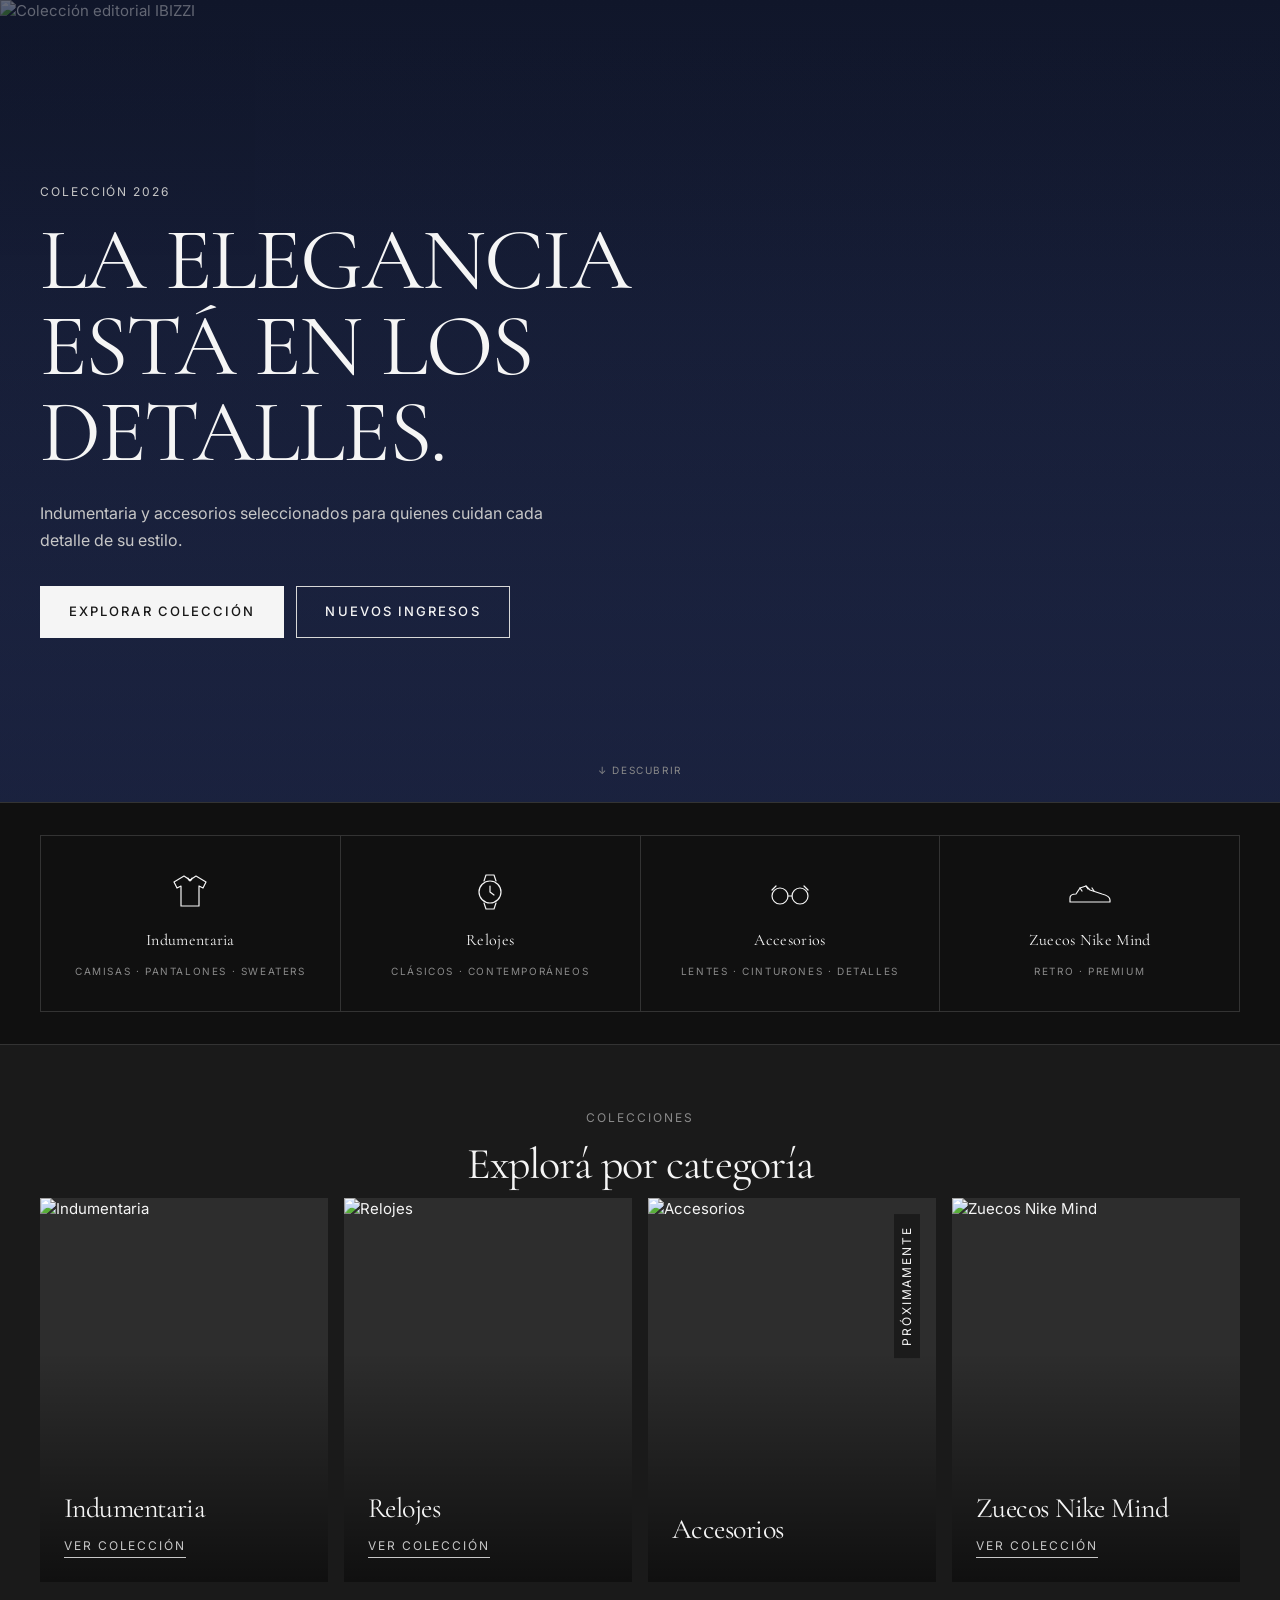
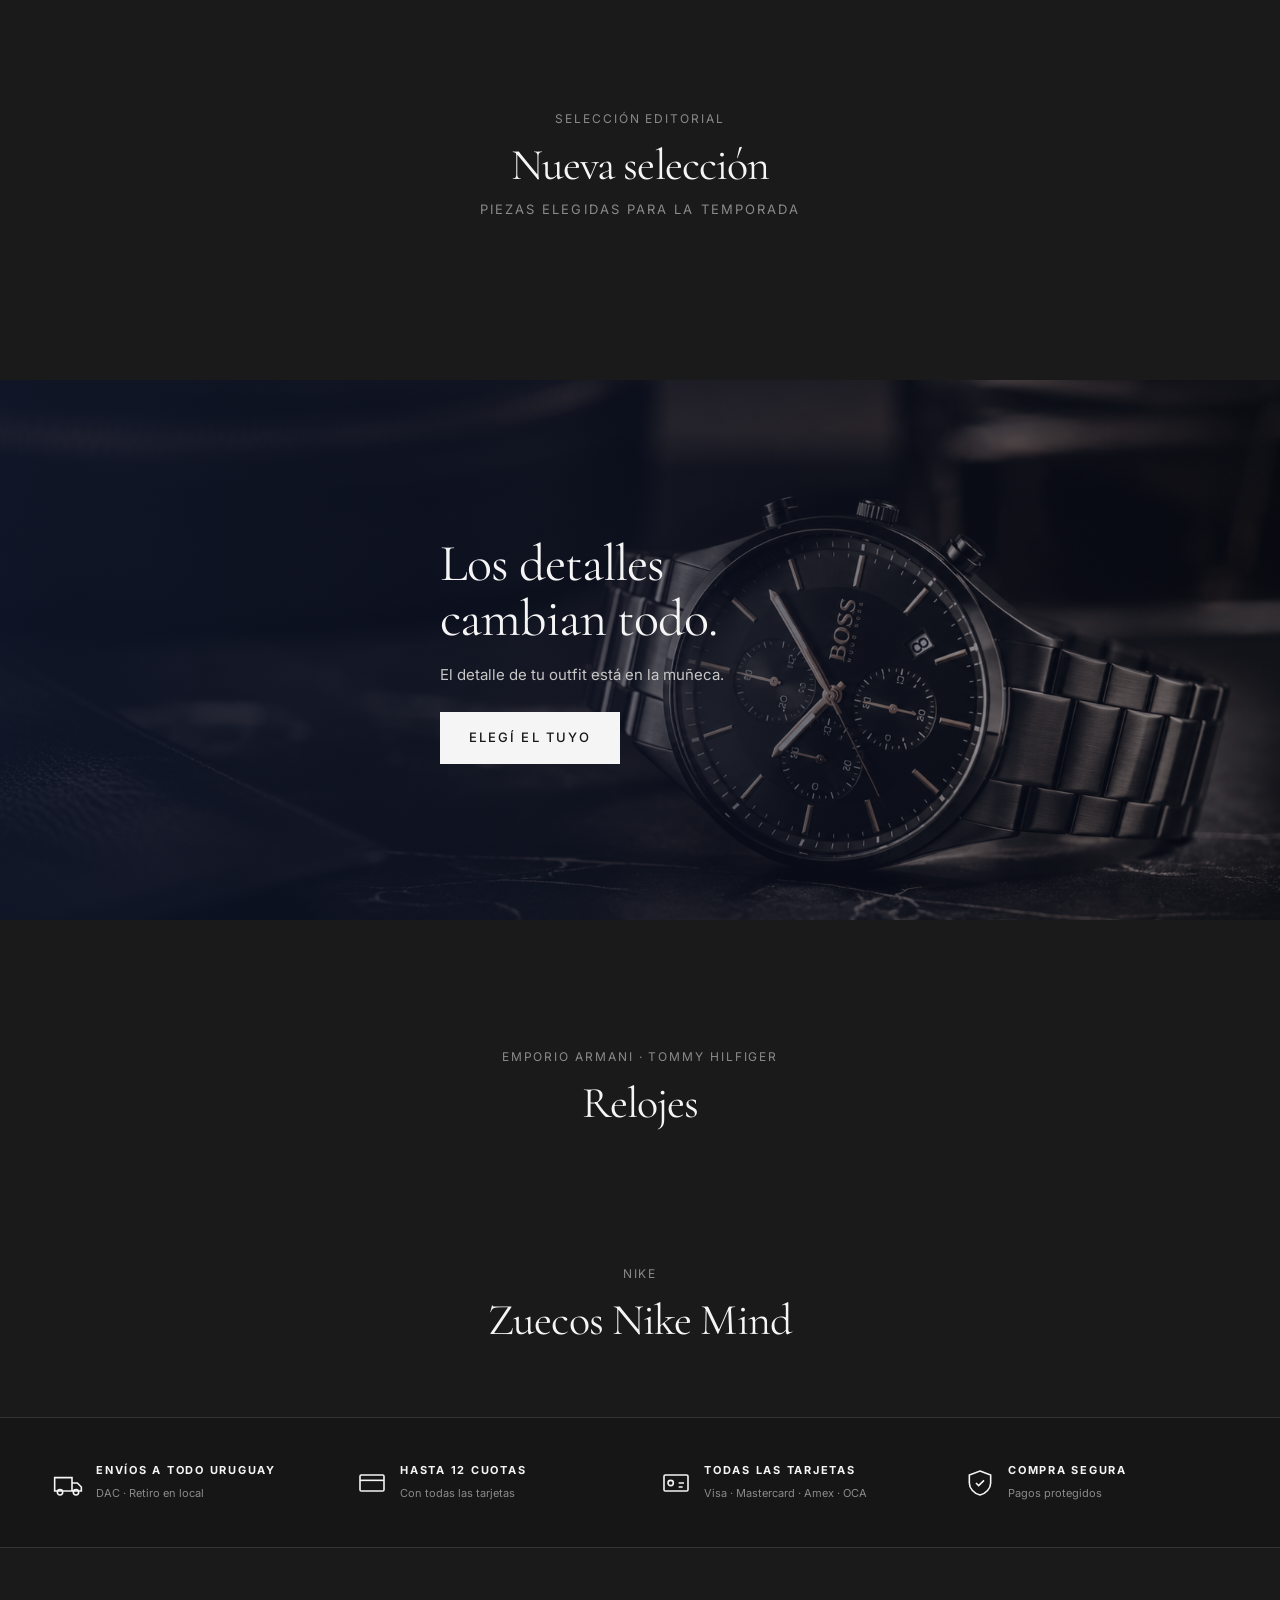
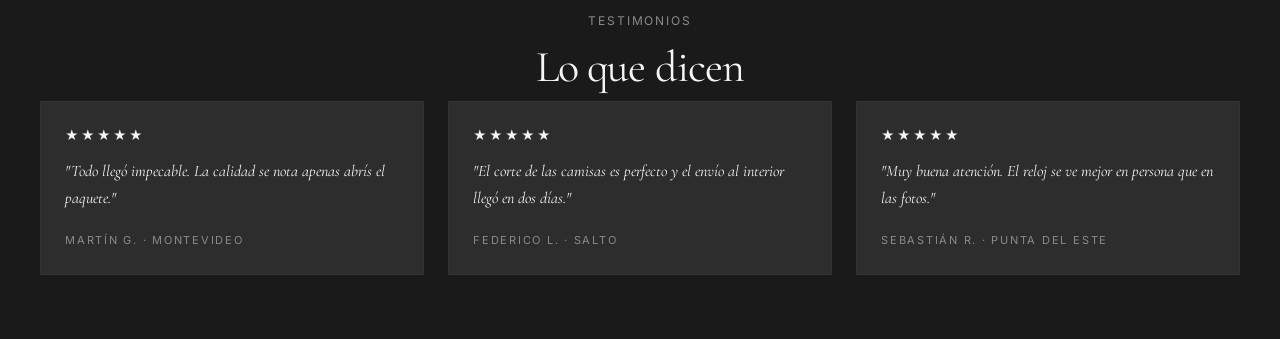
==== index.html @ c7867301 "Marca Accesorios como "Proximamente" en la home y arregla su imagen rota El tile de Accesorios linke" ====
<!DOCTYPE html>
<html lang="es-UY">
<head>
  <meta charset="UTF-8">
  <meta name="viewport" content="width=device-width, initial-scale=1, viewport-fit=cover">
  <meta name="theme-color" content="#1A1A1A">
  <title>IBIZZI · La elegancia está en los detalles</title>
  <meta name="description" content="Indumentaria y accesorios seleccionados para quienes cuidan cada detalle de su estilo. Envíos a todo Uruguay, hasta 12 cuotas.">
  <link rel="canonical" href="/">

  <meta property="og:site_name" content="IBIZZI">
  <meta property="og:title" content="IBIZZI · La elegancia está en los detalles">
  <meta property="og:description" content="Indumentaria y accesorios seleccionados para quienes cuidan cada detalle de su estilo.">
  <meta property="og:type" content="website">
  <meta property="og:image" content="assets/images/hero/entrada.webp">
  <meta name="twitter:card" content="summary_large_image">

  <script type="application/ld+json">
  {"@context":"https://schema.org","@type":"Organization","name":"IBIZZI","url":"/","logo":"/assets/placeholders/cat-relojes.svg"}
  </script>

  <link rel="preconnect" href="https://fonts.googleapis.com">
  <link rel="preconnect" href="https://fonts.gstatic.com" crossorigin>
  <link href="https://fonts.googleapis.com/css2?family=Cormorant+Garamond:ital,wght@0,300;0,400;0,500;1,400&family=Inter:wght@300;400;500;600;700&display=swap" rel="stylesheet">

  <link rel="stylesheet" href="css/variables.css">
  <link rel="stylesheet" href="css/reset.css">
  <link rel="stylesheet" href="css/global.css">
  <link rel="stylesheet" href="css/animations.css">
  <link rel="stylesheet" href="css/header.css">
  <link rel="stylesheet" href="css/footer.css">
  <link rel="stylesheet" href="css/product-card.css">
  <link rel="stylesheet" href="css/home.css">
  <link rel="stylesheet" href="css/cart.css">
  <link rel="stylesheet" href="css/responsive.css">

  <link rel="icon" type="image/svg+xml" href="assets/placeholders/cat-relojes.svg">

  <!-- Meta Pixel Code -->
  <script>
  !function(f,b,e,v,n,t,s)
  {if(f.fbq)return;n=f.fbq=function(){n.callMethod?
  n.callMethod.apply(n,arguments):n.queue.push(arguments)};
  if(!f._fbq)f._fbq=n;n.push=n;n.loaded=!0;n.version='2.0';
  n.queue=[];t=b.createElement(e);t.async=!0;
  t.src=v;s=b.getElementsByTagName(e)[0];
  s.parentNode.insertBefore(t,s)}(window, document,'script',
  'https://connect.facebook.net/en_US/fbevents.js');
  fbq('init', '1561978585573327');
  fbq('track', 'PageView');
  </script>
  <noscript><img height="1" width="1" style="display:none"
  src="https://www.facebook.com/tr?id=1561978585573327&ev=PageView&noscript=1"
  /></noscript>
  <!-- End Meta Pixel Code -->
</head>
<body>

  <div id="shell-top"></div>

  <main id="main" role="main">

    <!-- ============================================================
         HERO
         ============================================================ -->
    <section class="hero" aria-label="Presentación">
      <div class="hero-media">
        <img src="assets/images/hero/entrada.webp" alt="Colección editorial IBIZZI"
             width="1536" height="1024" fetchpriority="high" decoding="async">
      </div>
      <div class="container hero-content">
        <span class="hero-eyebrow">Colección 2026</span>
        <h1 class="hero-title">
          LA ELEGANCIA<br>
          ESTÁ EN LOS<br>
          DETALLES.
        </h1>
        <p class="hero-text">
          Indumentaria y accesorios seleccionados para quienes cuidan cada detalle de su estilo.
        </p>
        <div class="hero-actions">
          <a href="products.html" class="btn btn-primary">EXPLORAR COLECCIÓN</a>
          <a href="products.html?filter=new" class="btn btn-secondary">NUEVOS INGRESOS</a>
        </div>
      </div>
      <span class="hero-scroll">↓ Descubrir</span>
    </section>

    <!-- ============================================================
         4 ICONOS DE CATEGORÍA (abajo del hero)
         ============================================================ -->
    <section class="quick-icons" aria-label="Categorías rápidas">
      <div class="container-wide">
        <div class="quick-icons-grid">

          <a href="products.html?category=indumentaria" class="quick-icon">
            <svg class="quick-icon-svg" viewBox="0 0 48 48" aria-hidden="true">
              <path d="M18 8l6 4 6-4 10 6-3 6-4-2v20H15V18l-4 2-3-6z"/>
              <path d="M22 10c0 2 2 3 2 3s2-1 2-3"/>
            </svg>
            <span class="quick-icon-name">Indumentaria</span>
            <span class="quick-icon-sub">Camisas · Pantalones · Sweaters</span>
          </a>

          <a href="products.html?category=relojes" class="quick-icon">
            <svg class="quick-icon-svg" viewBox="0 0 48 48" aria-hidden="true">
              <circle cx="24" cy="24" r="11"/>
              <path d="M24 18v6l4 3"/>
              <path d="M18 13l2-6h8l2 6M18 35l2 6h8l2-6"/>
            </svg>
            <span class="quick-icon-name">Relojes</span>
            <span class="quick-icon-sub">Clásicos · Contemporáneos</span>
          </a>

          <a href="products.html?category=accesorios" class="quick-icon">
            <svg class="quick-icon-svg" viewBox="0 0 48 48" aria-hidden="true">
              <circle cx="14" cy="28" r="8"/>
              <circle cx="34" cy="28" r="8"/>
              <path d="M22 28h4"/>
              <path d="M6 22l4-4M42 22l-4-4"/>
            </svg>
            <span class="quick-icon-name">Accesorios</span>
            <span class="quick-icon-sub">Lentes · Cinturones · Detalles</span>
          </a>

          <a href="products.html?category=zuecos%20nike%20mind" class="quick-icon">
            <svg class="quick-icon-svg" viewBox="0 0 48 48" aria-hidden="true">
              <path d="M4 30c0-3 3-4 6-4l4-6 6-2 4 4 12 4c4 1 8 3 8 6v2H4z"/>
              <path d="M14 20l2 3M20 18l2 3M26 20l2 3"/>
            </svg>
            <span class="quick-icon-name">Zuecos Nike Mind</span>
            <span class="quick-icon-sub">Retro · Premium</span>
          </a>

        </div>
      </div>
    </section>

    <!-- ============================================================
         CATEGORÍAS EDITORIALES
         ============================================================ -->
    <section class="section container-wide">
      <span class="section-eyebrow" style="display:block;text-align:center;">Colecciones</span>
      <h2 class="section-title">Explorá por categoría</h2>
      <div class="categories-grid">
        <a href="products.html?category=indumentaria" class="category-tile">
          <img src="assets/products/buzo-brzco-gris-1.jpg" alt="Indumentaria" loading="lazy">
          <div class="category-tile-overlay">
            <span class="category-tile-name">Indumentaria</span>
            <span class="category-tile-cta">Ver colección</span>
          </div>
        </a>
        <a href="products.html?category=relojes" class="category-tile">
          <img src="assets/products/reloj-patek-nautilus-acero-1.jpg" alt="Relojes" loading="lazy">
          <div class="category-tile-overlay">
            <span class="category-tile-name">Relojes</span>
            <span class="category-tile-cta">Ver colección</span>
          </div>
        </a>
        <a href="products.html?category=accesorios" class="category-tile category-tile-soon">
          <img src="assets/placeholders/cat-accesorios.svg" alt="Accesorios" loading="lazy">
          <span class="category-tile-vertical">Próximamente</span>
          <div class="category-tile-overlay">
            <span class="category-tile-name">Accesorios</span>
          </div>
        </a>
        <a href="products.html?category=zuecos%20nike%20mind" class="category-tile">
          <img src="assets/products/nike-mind-premium-negro-1.jpg" alt="Zuecos Nike Mind" loading="lazy">
          <div class="category-tile-overlay">
            <span class="category-tile-name">Zuecos Nike Mind</span>
            <span class="category-tile-cta">Ver colección</span>
          </div>
        </a>
      </div>
    </section>

    <!-- ============================================================
         PRODUCTOS DESTACADOS
         ============================================================ -->
    <section class="section container-wide">
      <span class="section-eyebrow" style="display:block;text-align:center;">Selección editorial</span>
      <h2 class="section-title">Nueva selección</h2>
      <p class="section-subtitle">Piezas elegidas para la temporada</p>
      <div id="home-featured" class="products-grid"></div>
    </section>

    <!-- ============================================================
         BANNER EDITORIAL
         ============================================================ -->
    <section class="editorial-banner">
      <div class="editorial-banner-media">
        <img src="assets/products/banner-relojes.png" alt="Los detalles cambian todo">
      </div>
      <div class="container editorial-banner-content">
        <h2 class="editorial-banner-title">Los detalles<br>cambian todo.</h2>
        <p style="color: var(--color-text-secondary); margin-bottom: 1.5rem;">
          El detalle de tu outfit está en la muñeca.
        </p>
        <a href="products.html?category=relojes" class="btn btn-primary">ELEGÍ EL TUYO</a>
      </div>
    </section>

    <!-- ============================================================
         RELOJES DESTACADOS
         ============================================================ -->
    <section class="section container-wide">
      <span class="section-eyebrow" style="display:block;text-align:center;">Emporio Armani · Tommy Hilfiger</span>
      <h2 class="section-title">Relojes</h2>
      <div id="home-watches" class="products-grid"></div>
    </section>

    <!-- ============================================================
         MÁS RELOJES · HECHOS A PEDIDO
         (se oculta solo si no hay productos hechos a pedido)
         ============================================================ -->
    <section id="home-preorder-section" class="section container-wide preorder-section" hidden>
      <h2 class="section-title">Más relojes</h2>
      <p class="section-subtitle">Entrega en 10 días · Reservando hoy te regalamos 10% en tu próxima compra</p>
      <div id="home-preorder" class="products-grid"></div>
    </section>

    <!-- ============================================================
         ZUECOS NIKE MIND DESTACADOS
         ============================================================ -->
    <section class="section container-wide">
      <span class="section-eyebrow" style="display:block;text-align:center;">Nike</span>
      <h2 class="section-title">Zuecos Nike Mind</h2>
      <div id="home-sneakers" class="products-grid"></div>
    </section>

    <!-- ============================================================
         BENEFICIOS
         ============================================================ -->
    <section class="benefits">
      <div class="container-wide benefits-grid">
        <div class="benefit">
          <svg class="benefit-icon" viewBox="0 0 24 24" fill="none" stroke="currentColor"><path d="M2 8h13v10H2z"/><path d="M15 12h4l3 3v3h-7"/><circle cx="6" cy="19" r="2"/><circle cx="18" cy="19" r="2"/></svg>
          <div class="benefit-text"><strong>Envíos a todo Uruguay</strong><span>DAC · Retiro en local</span></div>
        </div>
        <div class="benefit">
          <svg class="benefit-icon" viewBox="0 0 24 24" fill="none" stroke="currentColor"><rect x="3" y="6" width="18" height="12" rx="1"/><path d="M3 10h18"/></svg>
          <div class="benefit-text"><strong>Hasta 12 cuotas</strong><span>Con todas las tarjetas</span></div>
        </div>
        <div class="benefit">
          <svg class="benefit-icon" viewBox="0 0 24 24" fill="none" stroke="currentColor"><rect x="3" y="6" width="18" height="12" rx="1"/><circle cx="8" cy="12" r="2"/><path d="M14 12h4M14 15h3"/></svg>
          <div class="benefit-text"><strong>Todas las tarjetas</strong><span>Visa · Mastercard · Amex · OCA</span></div>
        </div>
        <div class="benefit">
          <svg class="benefit-icon" viewBox="0 0 24 24" fill="none" stroke="currentColor"><path d="M12 3l8 3v6c0 4-3.5 8-8 9-4.5-1-8-5-8-9V6z"/><path d="m9 12 2 2 4-4"/></svg>
          <div class="benefit-text"><strong>Compra segura</strong><span>Pagos protegidos</span></div>
        </div>
      </div>
    </section>

    <!-- ============================================================
         RESEÑAS
         ============================================================ -->
    <section class="section container">
      <span class="section-eyebrow" style="display:block;text-align:center;">Testimonios</span>
      <h2 class="section-title">Lo que dicen</h2>
      <div class="reviews-grid">
        <article class="review-card">
          <div class="review-rating">★★★★★</div>
          <p class="review-text">"Todo llegó impecable. La calidad se nota apenas abrís el paquete."</p>
          <span class="review-author">Martín G. · Montevideo</span>
        </article>
        <article class="review-card">
          <div class="review-rating">★★★★★</div>
          <p class="review-text">"El corte de las camisas es perfecto y el envío al interior llegó en dos días."</p>
          <span class="review-author">Federico L. · Salto</span>
        </article>
        <article class="review-card">
          <div class="review-rating">★★★★★</div>
          <p class="review-text">"Muy buena atención. El reloj se ve mejor en persona que en las fotos."</p>
          <span class="review-author">Sebastián R. · Punta del Este</span>
        </article>
      </div>
    </section>

  </main>

  <div id="shell-bottom"></div>

  <script type="module">
    import './js/app.js';
    import { renderHomeSections } from './js/products.js';
    document.addEventListener('DOMContentLoaded', () => renderHomeSections());
  </script>
</body>
</html>
---- css/variables.css ----
/* ============================================================
   IBIZZI · variables.css
   Design tokens globales de la tienda.
   Cambiar cualquier color / tamaño / transición aquí.
   ============================================================ */

:root {
  /* ---------- Paleta ---------- */
  --color-bg-primary:    #1A1A1A;   /* Fondo principal */
  --color-bg-secondary:  #242424;   /* Fondo carbón secundario */
  --color-bg-card:       #2D2D2D;   /* Tarjetas */
  --color-bg-deep:       #101010;   /* Negro profundo (footer, overlays) */

  --color-text-primary:   #F5F5F5;  /* Texto principal */
  --color-text-secondary: #C7C7C7;  /* Texto secundario */
  --color-text-muted:     #8A8A8A;  /* Etiquetas, meta */
  --color-text-inverse:   #171717;  /* Texto sobre botones claros */

  --color-border:        #444444;   /* Bordes */
  --color-border-soft:   #333333;   /* Bordes suaves */
  --color-border-light:  #D8D8D8;   /* Bordes botón secundario */

  --color-accent:        #F5F5F5;   /* Acento (botón principal) */
  --color-success:       #7CB88E;
  --color-warning:       #E0B67A;
  --color-error:         #C97B7B;

  /* Gradiente de fondo (leve, editorial) */
  --gradient-bg: linear-gradient(
    135deg,
    #171717 0%,
    #202020 45%,
    #2A2A2A 100%
  );

  /* Gradiente para hero (más contraste editorial) */
  --gradient-hero: linear-gradient(
    180deg,
    #10162A 0%,
    #1B2340 60%,
    #232C50 100%
  );

  /* Azul marino de marca (mismo tono que el logo de Instagram @ibizzi.uy),
     usado en los overlays de hero y banner editorial para que esas
     secciones se identifiquen con la marca. */
  --color-brand-navy: #1B2340;

  /* ---------- Tipografía ---------- */
  --font-serif: 'Cormorant Garamond', 'Playfair Display', Georgia, serif;
  --font-sans:  'Inter', 'Geist', -apple-system, BlinkMacSystemFont, 'Segoe UI', sans-serif;

  /* Escala tipográfica (mobile-first, escala en responsive.css) */
  --fs-xs:    0.75rem;    /* 12px */
  --fs-sm:    0.8125rem;  /* 13px */
  --fs-base:  0.9375rem;  /* 15px */
  --fs-md:    1rem;       /* 16px */
  --fs-lg:    1.125rem;   /* 18px */
  --fs-xl:    1.375rem;   /* 22px */
  --fs-2xl:   1.75rem;    /* 28px */
  --fs-3xl:   2.25rem;    /* 36px */
  --fs-4xl:   3rem;       /* 48px */
  --fs-hero:  2.5rem;     /* 40px — escala en tablet/desktop */

  --lh-tight:  1.15;
  --lh-snug:   1.3;
  --lh-normal: 1.5;
  --lh-relaxed: 1.7;

  --ls-tight:  -0.02em;
  --ls-normal: 0;
  --ls-wide:   0.08em;
  --ls-wider:  0.16em;    /* labels y CTAs mayúsculas */

  --fw-light:    300;
  --fw-regular:  400;
  --fw-medium:   500;
  --fw-semibold: 600;
  --fw-bold:     700;

  /* ---------- Espaciado ---------- */
  --space-1:  0.25rem;   /* 4  */
  --space-2:  0.5rem;    /* 8  */
  --space-3:  0.75rem;   /* 12 */
  --space-4:  1rem;      /* 16 */
  --space-5:  1.5rem;    /* 24 */
  --space-6:  2rem;      /* 32 */
  --space-7:  3rem;      /* 48 */
  --space-8:  4rem;      /* 64 */
  --space-9:  6rem;      /* 96 */

  /* ---------- Layout ---------- */
  --container-max: 1440px;
  --container-pad: 1.25rem;         /* padding lateral en móvil */
  --container-pad-lg: 2.5rem;       /* padding lateral en desktop */
  --header-height: 64px;            /* móvil */
  --header-height-lg: 80px;         /* desktop */
  --announcement-height: 34px;

  /* ---------- Bordes / radios ---------- */
  --radius-none: 0;
  --radius-sm:   2px;
  --radius-md:   4px;
  --radius-lg:   8px;   /* uso raro — la marca es cuadrada */
  --radius-full: 9999px;

  /* ---------- Sombras (muy sutiles) ---------- */
  --shadow-xs: 0 1px 2px rgba(0, 0, 0, 0.15);
  --shadow-sm: 0 2px 8px rgba(0, 0, 0, 0.20);
  --shadow-md: 0 8px 24px rgba(0, 0, 0, 0.28);
  --shadow-lg: 0 16px 40px rgba(0, 0, 0, 0.35);

  /* ---------- Transiciones ---------- */
  --ease-out:     cubic-bezier(0.16, 1, 0.3, 1);
  --ease-in-out:  cubic-bezier(0.65, 0, 0.35, 1);
  --dur-fast:     150ms;
  --dur-base:     250ms;
  --dur-slow:     400ms;
  --dur-slower:   600ms;

  --transition-base: all var(--dur-base) var(--ease-out);
  --transition-color: color var(--dur-fast) var(--ease-out),
                      background-color var(--dur-fast) var(--ease-out),
                      border-color var(--dur-fast) var(--ease-out);

  /* ---------- Z-index ---------- */
  --z-base:       1;
  --z-sticky:     100;
  --z-header:     500;
  --z-overlay:    900;
  --z-drawer:     1000;
  --z-modal:      1100;
  --z-toast:      1200;

  /* ---------- Botones ---------- */
  --btn-height:      52px;
  --btn-height-sm:   40px;
  --btn-pad-x:       1.75rem;
}
---- css/global.css ----
/* ============================================================
   IBIZZI · global.css
   Tipografía base, container, botones, utilidades.
   Escrito mobile-first. Escalas responsive en responsive.css
   ============================================================ */

body {
  font-family: var(--font-sans);
  font-size: var(--fs-base);
  line-height: var(--lh-normal);
  color: var(--color-text-primary);
  background-color: var(--color-bg-primary);
  background-image: var(--gradient-bg);
  background-attachment: fixed;
  font-weight: var(--fw-regular);
  letter-spacing: var(--ls-normal);
}

/* ---------- Tipografía editorial ---------- */

h1, .h1,
h2, .h2,
h3, .h3 {
  font-family: var(--font-serif);
  font-weight: var(--fw-regular);
  color: var(--color-text-primary);
  letter-spacing: var(--ls-tight);
  line-height: var(--lh-tight);
}

h1, .h1 { font-size: var(--fs-3xl); }
h2, .h2 { font-size: var(--fs-2xl); }
h3, .h3 { font-size: var(--fs-xl); }

h4, .h4,
h5, .h5,
h6, .h6 {
  font-family: var(--font-sans);
  font-weight: var(--fw-medium);
  letter-spacing: var(--ls-wide);
  text-transform: uppercase;
}

h4, .h4 { font-size: var(--fs-sm); }
h5, .h5 { font-size: var(--fs-xs); }

p {
  color: var(--color-text-secondary);
  line-height: var(--lh-relaxed);
}

small { font-size: var(--fs-xs); color: var(--color-text-muted); }

a {
  transition: var(--transition-color);
}
a:hover { color: var(--color-text-primary); }

/* ---------- Container ---------- */

.container {
  width: 100%;
  max-width: var(--container-max);
  margin-inline: auto;
  padding-inline: var(--container-pad);
}

.container-wide {
  width: 100%;
  max-width: 1680px;
  margin-inline: auto;
  padding-inline: var(--container-pad);
}

.container-narrow {
  width: 100%;
  max-width: 960px;
  margin-inline: auto;
  padding-inline: var(--container-pad);
}

/* ---------- Section ---------- */

.section {
  padding-block: var(--space-7);
}

.section-title {
  font-family: var(--font-serif);
  font-size: var(--fs-2xl);
  font-weight: var(--fw-regular);
  letter-spacing: var(--ls-tight);
  text-align: center;
  margin-bottom: var(--space-2);
}

.section-subtitle {
  font-family: var(--font-sans);
  font-size: var(--fs-sm);
  text-transform: uppercase;
  letter-spacing: var(--ls-wider);
  color: var(--color-text-muted);
  text-align: center;
  margin-bottom: var(--space-6);
}

.section-eyebrow {
  display: inline-block;
  font-family: var(--font-sans);
  font-size: var(--fs-xs);
  text-transform: uppercase;
  letter-spacing: var(--ls-wider);
  color: var(--color-text-muted);
  margin-bottom: var(--space-3);
}

/* ---------- Botones ---------- */

.btn {
  display: inline-flex;
  align-items: center;
  justify-content: center;
  gap: var(--space-2);
  min-height: var(--btn-height);
  padding: 0 var(--btn-pad-x);
  font-family: var(--font-sans);
  font-size: var(--fs-sm);
  font-weight: var(--fw-medium);
  letter-spacing: var(--ls-wider);
  text-transform: uppercase;
  text-align: center;
  border: 1px solid transparent;
  border-radius: var(--radius-none);
  cursor: pointer;
  transition: var(--transition-base);
  white-space: nowrap;
  user-select: none;
}

.btn-primary {
  background-color: var(--color-accent);
  color: var(--color-text-inverse);
}
.btn-primary:hover {
  background-color: transparent;
  color: var(--color-text-primary);
  border-color: var(--color-text-primary);
}

.btn-secondary {
  background-color: transparent;
  color: var(--color-text-primary);
  border-color: var(--color-border-light);
}
.btn-secondary:hover {
  background-color: var(--color-text-primary);
  color: var(--color-text-inverse);
  border-color: var(--color-text-primary);
}

.btn-ghost {
  background-color: transparent;
  color: var(--color-text-secondary);
  border-color: transparent;
  padding-inline: var(--space-3);
}
.btn-ghost:hover {
  color: var(--color-text-primary);
}

.btn-sm {
  min-height: var(--btn-height-sm);
  padding: 0 var(--space-5);
  font-size: var(--fs-xs);
}

.btn-block {
  width: 100%;
}

.btn:disabled,
.btn[aria-disabled="true"] {
  opacity: 0.4;
  cursor: not-allowed;
  pointer-events: none;
}

/* ---------- Iconos de UI ---------- */

.icon {
  display: inline-block;
  width: 20px;
  height: 20px;
  stroke: currentColor;
  fill: none;
  stroke-width: 1.4;
  stroke-linecap: round;
  stroke-linejoin: round;
  flex-shrink: 0;
}
.icon-sm { width: 16px; height: 16px; }
.icon-lg { width: 24px; height: 24px; }

.icon-btn {
  display: inline-flex;
  align-items: center;
  justify-content: center;
  width: 40px;
  height: 40px;
  color: var(--color-text-primary);
  transition: var(--transition-color);
  position: relative;
}
.icon-btn:hover { color: var(--color-text-secondary); }

/* Badge de contador (carrito, favoritos) */
.icon-badge {
  position: absolute;
  top: 4px;
  right: 2px;
  min-width: 16px;
  height: 16px;
  padding: 0 4px;
  background-color: var(--color-text-primary);
  color: var(--color-text-inverse);
  font-size: 10px;
  font-weight: var(--fw-semibold);
  line-height: 16px;
  text-align: center;
  border-radius: var(--radius-full);
  letter-spacing: 0;
}
.icon-badge:empty,
.icon-badge[data-count="0"] {
  display: none;
}

/* ---------- Divider ---------- */

.divider {
  border: 0;
  border-top: 1px solid var(--color-border-soft);
  margin-block: var(--space-6);
}
.divider-thin { border-top-color: var(--color-border-soft); }

/* ---------- Labels y estados ---------- */

.label {
  display: inline-block;
  font-family: var(--font-sans);
  font-size: 10px;
  font-weight: var(--fw-medium);
  text-transform: uppercase;
  letter-spacing: var(--ls-wider);
  padding: 4px 10px;
  border: 1px solid var(--color-border);
  color: var(--color-text-secondary);
}
.label-new     { border-color: var(--color-text-primary); color: var(--color-text-primary); }
.label-sale    { border-color: var(--color-warning); color: var(--color-warning); }
.label-sold    { border-color: var(--color-border); color: var(--color-text-muted); }
/* Preventa: badge sólido dorado, el más prominente de todos. */
.label-preorder {
  background-color: var(--color-warning);
  border-color: var(--color-warning);
  color: var(--color-text-inverse);
  font-weight: var(--fw-semibold);
}

/* ---------- Utilidades ---------- */

.visually-hidden {
  position: absolute !important;
  width: 1px; height: 1px;
  padding: 0; margin: -1px;
  overflow: hidden; clip: rect(0,0,0,0);
  white-space: nowrap; border: 0;
}

.text-center { text-align: center; }
.text-uppercase { text-transform: uppercase; letter-spacing: var(--ls-wider); }
.text-muted { color: var(--color-text-muted); }
.text-secondary { color: var(--color-text-secondary); }

.flex { display: flex; }
.flex-col { flex-direction: column; }
.items-center { align-items: center; }
.justify-between { justify-content: space-between; }
.gap-2 { gap: var(--space-2); }
.gap-4 { gap: var(--space-4); }

.hidden { display: none !important; }

/* Bloqueo de scroll cuando hay drawer/modal abierto */
body.is-locked {
  overflow: hidden;
  touch-action: none;
}

/* ---------- Instagram flotante ---------- */

.float-ig-btn {
  position: fixed;
  right: var(--space-4);
  /* env(): que el botón no quede pegado a la barra de gestos del iPhone */
  bottom: calc(var(--space-4) + env(safe-area-inset-bottom, 0px));
  z-index: var(--z-sticky);
  width: 52px;
  height: 52px;
  display: inline-flex;
  align-items: center;
  justify-content: center;
  border-radius: 50%;
  background: linear-gradient(45deg, #f09433, #e6683c, #dc2743, #cc2366, #bc1888);
  color: #fff;
  box-shadow: 0 4px 14px rgba(0,0,0,0.4);
  transition: transform var(--dur-base) var(--ease-out);
}
.float-ig-btn:hover {
  transform: scale(1.08);
}
.float-ig-btn .icon {
  width: 26px;
  height: 26px;
}
@media (min-width: 768px) {
  .float-ig-btn {
    right: var(--space-6, 2rem);
    bottom: calc(var(--space-6, 2rem) + env(safe-area-inset-bottom, 0px));
  }
}
---- css/header.css ----
/* ============================================================
   IBIZZI · header.css
   Announcement bar + header + menú móvil + search overlay
   ============================================================ */

/* ---------- Announcement Bar ---------- */

.announcement {
  position: relative;
  z-index: calc(var(--z-header) + 1);
  background-color: var(--color-brand-navy);
  border-bottom: 1px solid var(--color-border-soft);
  overflow: hidden;
}

.announcement-inner {
  display: flex;
  align-items: center;
  /* flex-start + margin:auto en los extremos (y no justify-content:center):
     con center, cuando el texto desborda en móvil el comienzo queda cortado
     y es imposible scrollear hasta él. Así centra solo si hay espacio. */
  justify-content: flex-start;
  height: var(--announcement-height);
  font-family: var(--font-sans);
  font-size: 11px;
  font-weight: var(--fw-medium);
  letter-spacing: var(--ls-wider);
  text-transform: uppercase;
  color: var(--color-text-secondary);
  white-space: nowrap;
  overflow-x: auto;
  scrollbar-width: none;
  -ms-overflow-style: none;
  padding-inline: var(--space-4);
}
.announcement-inner::-webkit-scrollbar { display: none; }

.announcement-inner span {
  display: inline-block;
  padding-inline: var(--space-4);
}
.announcement-inner span:first-child { margin-left: auto; }
.announcement-inner span:last-child  { margin-right: auto; }

/* ---------- Header ---------- */

.header {
  position: sticky;
  top: 0;
  z-index: var(--z-header);
  background-color: rgba(27, 35, 64, 0.85);
  backdrop-filter: blur(12px);
  -webkit-backdrop-filter: blur(12px);
  border-bottom: 1px solid var(--color-border-soft);
  transition:
    transform var(--dur-base) var(--ease-out),
    background-color var(--dur-base) var(--ease-out);
  will-change: transform;
}

/* Al bajar, el header se corre fuera de pantalla; apenas se scrollea
   hacia arriba vuelve a entrar (app.js saca la clase). */
.header.is-hidden {
  transform: translateY(-100%);
}

.header-inner {
  display: grid;
  /* 1fr auto 1fr también en móvil: con auto 1fr auto el logo quedaba
     corrido ~40px a la izquierda porque los 3 iconos de la derecha pesan
     más que la hamburguesa. */
  grid-template-columns: 1fr auto 1fr;
  align-items: center;
  height: var(--header-height);
  gap: var(--space-3);
}

/* Logo */
.header-logo {
  font-family: var(--font-serif);
  font-size: var(--fs-xl);
  font-weight: var(--fw-regular);
  letter-spacing: 0.35em;
  color: var(--color-text-primary);
  text-transform: uppercase;
  line-height: 1;
  justify-self: center;
  padding-inline: var(--space-2);
}

/* Menú (izquierda) */
.header-left,
.header-right {
  display: flex;
  align-items: center;
  gap: var(--space-1);
}
.header-left  { justify-self: start; }
.header-right { justify-self: end; }

/* Teléfonos chicos: iconos apenas más angostos para que el logo
   centrado tenga lugar de verdad. */
@media (max-width: 479px) {
  .header-right { gap: 0; }
  .header-right .icon-btn { width: 36px; }
}

/* Nav desktop (oculta en móvil) */
.header-nav {
  display: none;
}

.header-nav-list {
  display: flex;
  align-items: center;
  list-style: none;
  /* Fluido: se aprieta en pantallas chicas y respira en las grandes,
     así los 6 links entran sin partirse en ningún ancho. */
  gap: clamp(1rem, 1.6vw, 2rem);
}

.header-nav-link {
  font-family: var(--font-sans);
  font-size: clamp(11px, 0.85vw, 12px);
  font-weight: var(--fw-medium);
  letter-spacing: clamp(0.08em, 0.35vw, 0.16em);
  text-transform: uppercase;
  color: var(--color-text-primary);
  padding-block: var(--space-2);
  position: relative;
  /* Sin esto el grid del header comprime la columna del nav hasta el
     ancho de la palabra más larga y parte los links en varias líneas. */
  white-space: nowrap;
  transition: var(--transition-color);
}
.header-nav-link::after {
  content: '';
  position: absolute;
  left: 0; right: 0; bottom: 0;
  height: 1px;
  background-color: currentColor;
  transform: scaleX(0);
  transform-origin: left;
  transition: transform var(--dur-base) var(--ease-out);
}
.header-nav-link:hover::after,
.header-nav-link.is-active::after {
  transform: scaleX(1);
}
.header-nav-link:hover {
  color: var(--color-text-primary);
}

/* Hamburguesa */
.hamburger {
  width: 44px;
  height: 44px;
  display: inline-flex;
  align-items: center;
  justify-content: center;
  color: var(--color-text-primary);
}
.hamburger-lines {
  display: block;
  width: 22px;
  height: 12px;
  position: relative;
}
.hamburger-lines::before,
.hamburger-lines::after {
  content: '';
  position: absolute;
  left: 0;
  width: 100%;
  height: 1px;
  background-color: currentColor;
  transition: transform var(--dur-base) var(--ease-out),
              top var(--dur-base) var(--ease-out);
}
.hamburger-lines::before { top: 0; }
.hamburger-lines::after  { top: 11px; }

/* ---------- Mobile menu drawer ---------- */

.overlay {
  position: fixed;
  inset: 0;
  background-color: rgba(0, 0, 0, 0.55);
  z-index: var(--z-overlay);
  opacity: 0;
  visibility: hidden;
  transition: opacity var(--dur-base) var(--ease-out),
              visibility var(--dur-base) var(--ease-out);
}
.overlay.is-open {
  opacity: 1;
  visibility: visible;
}

.mobile-menu {
  position: fixed;
  top: 0;
  left: 0;
  width: min(85vw, 380px);
  height: 100vh;
  height: 100dvh;
  background-color: var(--color-bg-secondary);
  z-index: var(--z-drawer);
  transform: translateX(-100%);
  transition: transform var(--dur-slow) var(--ease-out);
  display: flex;
  flex-direction: column;
  border-right: 1px solid var(--color-border-soft);
}
.mobile-menu.is-open {
  transform: translateX(0);
}

.mobile-menu-header {
  display: flex;
  align-items: center;
  justify-content: space-between;
  padding: var(--space-4) var(--space-5);
  border-bottom: 1px solid var(--color-border-soft);
  min-height: var(--header-height);
}

.mobile-menu-title {
  font-family: var(--font-serif);
  font-size: var(--fs-md);
  letter-spacing: 0.3em;
  text-transform: uppercase;
}

.mobile-menu-close {
  width: 40px;
  height: 40px;
  display: inline-flex;
  align-items: center;
  justify-content: center;
  color: var(--color-text-primary);
}

.mobile-menu-body {
  flex: 1;
  overflow-y: auto;
  padding: var(--space-5);
}

.mobile-nav-list {
  list-style: none;
  display: flex;
  flex-direction: column;
}

.mobile-nav-link {
  display: block;
  padding: var(--space-4) 0;
  font-family: var(--font-serif);
  font-size: var(--fs-xl);
  font-weight: var(--fw-regular);
  letter-spacing: var(--ls-tight);
  color: var(--color-text-primary);
  border-bottom: 1px solid var(--color-border-soft);
  transition: var(--transition-color);
}
.mobile-nav-link:hover { color: var(--color-text-secondary); }

.mobile-menu-footer {
  padding: var(--space-5);
  padding-bottom: calc(var(--space-5) + env(safe-area-inset-bottom, 0px));
  border-top: 1px solid var(--color-border-soft);
  display: flex;
  flex-direction: column;
  gap: var(--space-3);
}

.mobile-menu-footer a {
  font-size: var(--fs-xs);
  text-transform: uppercase;
  letter-spacing: var(--ls-wider);
  color: var(--color-text-secondary);
}

/* ---------- Search overlay ---------- */

.search-overlay {
  position: fixed;
  top: 0;
  left: 0;
  right: 0;
  background-color: var(--color-bg-secondary);
  z-index: var(--z-drawer);
  transform: translateY(-100%);
  transition: transform var(--dur-slow) var(--ease-out);
  border-bottom: 1px solid var(--color-border-soft);
  padding-bottom: var(--space-5);
}
.search-overlay.is-open {
  transform: translateY(0);
}

.search-overlay-inner {
  padding: var(--space-4) var(--container-pad);
}

.search-form {
  display: flex;
  align-items: center;
  gap: var(--space-3);
  border-bottom: 1px solid var(--color-border);
  padding-bottom: var(--space-3);
}

.search-input {
  flex: 1;
  font-family: var(--font-serif);
  font-size: var(--fs-lg);
  color: var(--color-text-primary);
  padding: var(--space-2) 0;
}
.search-input::placeholder {
  color: var(--color-text-muted);
  font-style: italic;
}
.search-input:focus { outline: none; }

.search-suggestions {
  margin-top: var(--space-4);
  display: flex;
  flex-direction: column;
  gap: var(--space-2);
}

.search-suggestion {
  display: flex;
  align-items: center;
  gap: var(--space-3);
  padding: var(--space-2) 0;
  color: var(--color-text-secondary);
  font-size: var(--fs-sm);
}
---- css/product-card.css ----
/* ============================================================
   IBIZZI · product-card.css
   Tarjeta de producto reutilizable
   ============================================================ */

.product-card {
  position: relative;
  display: flex;
  flex-direction: column;
  /* Llena la celda del grid: en una fila todas las cards quedan igual de
     altas, así los botones se pueden alinear al fondo. */
  height: 100%;
  background-color: transparent;
  transition: var(--transition-base);
}
.product-card.is-sold {
  opacity: 0.65;
}

.product-card-media {
  position: relative;
  display: block;
  aspect-ratio: 3 / 4;
  overflow: hidden;
  background-color: var(--color-bg-card);
  margin-bottom: var(--space-3);
}

.product-card-img {
  position: absolute;
  inset: 0;
  width: 100%;
  height: 100%;
  object-fit: cover;
  transition: opacity var(--dur-slow) var(--ease-out);
}
.product-card-img-2 {
  opacity: 0;
}

@media (hover: hover) {
  .product-card-media:hover .product-card-img-1 {
    opacity: 0;
  }
  .product-card-media:hover .product-card-img-2 {
    opacity: 1;
  }
}

.product-card-badges {
  position: absolute;
  top: var(--space-3);
  left: var(--space-3);
  display: flex;
  flex-direction: column;
  gap: var(--space-1);
  z-index: 2;
  pointer-events: none;
}
.product-card-badges .label {
  background-color: rgba(20,20,20,0.75);
  backdrop-filter: blur(4px);
}

.product-card-fav {
  position: absolute;
  top: var(--space-3);
  right: var(--space-3);
  width: 36px;
  height: 36px;
  display: inline-flex;
  align-items: center;
  justify-content: center;
  background-color: rgba(20,20,20,0.6);
  backdrop-filter: blur(4px);
  color: var(--color-text-primary);
  z-index: 2;
  transition: var(--transition-color);
}
.product-card-fav:hover { color: var(--color-text-secondary); }
.product-card-fav.is-active { color: var(--color-text-primary); }

.product-card-body {
  display: flex;
  flex-direction: column;
  gap: var(--space-1);
  padding-inline: 2px;
  /* Ocupa el alto sobrante para que las acciones puedan ir al fondo. */
  flex: 1;
}

.product-card-brand {
  font-family: var(--font-sans);
  font-size: 10px;
  text-transform: uppercase;
  letter-spacing: var(--ls-wider);
  color: var(--color-text-muted);
  margin-bottom: 2px;
}

.product-card-name {
  font-family: var(--font-serif);
  font-size: var(--fs-md);
  font-weight: var(--fw-regular);
  color: var(--color-text-primary);
  line-height: 1.25;
  letter-spacing: var(--ls-tight);
  min-height: 2.5em;
  transition: var(--transition-color);
}
.product-card-name:hover { color: var(--color-text-secondary); }

.product-card-prices {
  display: flex;
  align-items: baseline;
  gap: var(--space-2);
  margin-top: var(--space-2);
  flex-wrap: wrap;
}
.product-card-price {
  font-family: var(--font-sans);
  font-size: var(--fs-base);
  font-weight: var(--fw-bold);
  color: var(--color-text-primary);
  letter-spacing: 0.02em;
}
.product-card-old {
  font-family: var(--font-sans);
  font-size: var(--fs-sm);
  color: var(--color-text-muted);
  text-decoration: line-through;
}

.product-card-transfer {
  font-family: var(--font-sans);
  font-size: 12px;
  font-weight: var(--fw-medium);
  color: var(--color-text-secondary);
  margin-top: 3px;
}
.product-card-transfer strong {
  color: var(--color-text-primary);
  font-weight: var(--fw-bold);
}
.transfer-badge {
  font: inherit;
  color: inherit;
}

.product-card-delivery {
  font-family: var(--font-sans);
  font-size: 12px;
  color: var(--color-success);
  margin-top: 3px;
}
.product-card-delivery.is-made-to-order {
  color: var(--color-error);
}

.product-card-installments {
  font-family: var(--font-sans);
  font-size: 12px;
  color: var(--color-text-secondary);
}

.product-card-actions {
  /* auto empuja las acciones al fondo (alinea los botones entre cards);
     el padding garantiza un mínimo de aire sobre el botón. */
  margin-top: auto;
  padding-top: var(--space-3);
  display: flex;
  flex-direction: column;
  gap: var(--space-2);
}
/* .btn trae nowrap: acá lo soltamos para que un texto largo baje de línea
   dentro de la card en vez de desbordar la columna en pantallas chicas. */
.product-card-actions .btn {
  white-space: normal;
  line-height: 1.3;
}
@media (min-width: 768px) {
  .product-card-actions .btn-sm { font-size: 10px; }
}
/* Teléfonos chicos: la grilla de 2 columnas deja celdas de ~150px.
   Textos como "RESERVÁ EL TUYO" (nowrap) desbordan si no se comprimen. */
@media (max-width: 479px) {
  .product-card-actions .btn {
    padding-inline: var(--space-2);
    font-size: 10px;
    letter-spacing: 0.08em;
    min-height: 40px;
  }
}

/* ---------- Preventa ---------- */

/* El badge de preventa es sólido: tiene que ganarle al fondo oscuro
   que comparten los demás badges de la card. */
.product-card-badges .label-preorder {
  background-color: var(--color-warning);
  color: var(--color-text-inverse);
  backdrop-filter: none;
}
.product-card-badges .label-gift {
  background-color: var(--color-accent);
  color: var(--color-text-inverse);
  backdrop-filter: none;
}

.product-card.is-preorder .product-card-media {
  outline: 1px solid color-mix(in srgb, var(--color-warning) 55%, transparent);
  outline-offset: -1px;
}

/* Cartel que aparece sobre la foto al pasar el mouse (solo en preventa). */
.product-card-preorder-banner {
  position: absolute;
  inset: 0;
  z-index: 2;
  display: flex;
  align-items: center;
  justify-content: center;
  text-align: center;
  padding: var(--space-3);
  background-color: rgba(20,20,20,0.72);
  opacity: 0;
  transition: opacity var(--dur-base) var(--ease-out);
  pointer-events: none;
}
.product-card-preorder-banner span {
  font-family: var(--font-sans);
  font-size: var(--fs-sm);
  font-weight: var(--fw-semibold);
  letter-spacing: 0.02em;
  color: var(--color-text-primary);
  border: 1px solid var(--color-warning);
  padding: var(--space-2) var(--space-3);
}
@media (hover: hover) {
  .product-card-media:hover .product-card-preorder-banner {
    opacity: 1;
  }
}
/* Sin hover (táctil): el cartel aparece cuando la card entra en pantalla
   al deslizar (products.js le pone .is-inview con IntersectionObserver). */
@media (hover: none) {
  .product-card-preorder-banner {
    opacity: 0;
    background-color: rgba(20,20,20,0.55);
    transition: opacity var(--dur-slow) var(--ease-out);
  }
  .product-card-preorder-banner span {
    transform: translateY(10px);
    transition: transform var(--dur-slower) var(--ease-out);
  }
  .product-card.is-inview .product-card-preorder-banner {
    opacity: 1;
  }
  .product-card.is-inview .product-card-preorder-banner span {
    transform: translateY(0);
  }
}

.product-card-preorder-note {
  font-family: var(--font-sans);
  font-size: var(--fs-sm);
  font-weight: var(--fw-medium);
  color: var(--color-warning);
  letter-spacing: 0.01em;
}

.product-card-preorder-tag {
  font-family: var(--font-sans);
  font-size: 9px;
  text-transform: uppercase;
  letter-spacing: var(--ls-wider);
  color: var(--color-warning);
  border: 1px solid color-mix(in srgb, var(--color-warning) 60%, transparent);
  padding: 2px 6px;
  align-self: center;
}

/* ---------- Carrusel (Completá tu look / Recomendados) ---------- */

.carousel {
  position: relative;
}
.carousel-scroller {
  display: flex;
  gap: var(--space-4);
  overflow-x: auto;
  scroll-snap-type: x mandatory;
  scroll-behavior: smooth;
  padding-bottom: var(--space-3);
  scrollbar-width: none;
  -ms-overflow-style: none;
}
.carousel-scroller::-webkit-scrollbar { display: none; }

.carousel-scroller > .product-card {
  flex: 0 0 calc(50% - var(--space-2));
  scroll-snap-align: start;
}
@media (min-width: 768px) {
  .carousel-scroller > .product-card { flex-basis: calc(33.333% - var(--space-3)); }
}
@media (min-width: 1024px) {
  .carousel-scroller > .product-card { flex-basis: calc(25% - var(--space-3)); }
}

.carousel-prev,
.carousel-next {
  display: none;
  position: absolute;
  top: 40%;
  transform: translateY(-50%);
  width: 44px;
  height: 44px;
  background-color: rgba(20,20,20,0.75);
  color: var(--color-text-primary);
  z-index: 3;
  border: 1px solid var(--color-border-soft);
  align-items: center;
  justify-content: center;
  transition: var(--transition-base);
}
.carousel-prev:hover,
.carousel-next:hover {
  background-color: var(--color-text-primary);
  color: var(--color-text-inverse);
}
.carousel-prev { left: -22px; }
.carousel-next { right: -22px; }
@media (min-width: 1024px) {
  .carousel-prev, .carousel-next { display: inline-flex; }
}
---- css/home.css ----
/* ============================================================
   IBIZZI · home.css
   Hero + 4 iconos rápidos + categorías + destacados +
   banner editorial + beneficios + reseñas + galería social
   ============================================================ */

/* ---------- HERO ---------- */

/* Móvil: la foto es apaisada (1536×1024). Con cover a pantalla completa
   solo se veía una franja del medio, así que acá va apilado: foto entera
   arriba (sin recorte) y el texto abajo sobre el gradiente. En ≥768px
   vuelve el hero inmersivo con la foto de fondo. */
.hero {
  position: relative;
  display: flex;
  flex-direction: column;
  overflow: hidden;
  background-image: var(--gradient-hero);
}

.hero-media {
  position: relative;
  z-index: 0;
}
.hero-media img {
  width: 100%;
  height: auto;          /* proporción natural: la foto se ve completa */
}
.hero-media::after {
  content: '';
  position: absolute; inset: 0;
  /* Solo un fundido inferior para empalmar la foto con el fondo del texto.
     Tinte azul marino (marca) en vez de gris neutro. */
  background: linear-gradient(180deg,
    rgba(16,22,42,0.15) 0%,
    rgba(16,22,42,0) 40%,
    rgba(16,22,42,0.45) 86%,
    rgba(27,35,64,0.92) 100%);
}

.hero-content {
  position: relative;
  z-index: 1;
  width: 100%;
  padding-block: var(--space-6) var(--space-7);
}

@media (min-width: 768px) {
  .hero {
    flex-direction: row;
    align-items: center;
    min-height: calc(100vh - var(--header-height) - var(--announcement-height));
    min-height: calc(100dvh - var(--header-height) - var(--announcement-height));
  }
  .hero-media {
    position: absolute;
    inset: 0;
    opacity: 0.55;
  }
  .hero-media img {
    height: 100%;
    object-fit: cover;
    /* 66% horizontal: el modelo está a la derecha del cuadro; si el
       recorte es vertical (tablet parada) queda en escena y no se corta. */
    object-position: 66% 35%;
  }
  .hero-media::after {
    background: linear-gradient(180deg,
      rgba(16,22,42,0.35) 0%,
      rgba(16,22,42,0.20) 40%,
      rgba(16,22,42,0.85) 100%);
  }
  .hero-content {
    padding-block: var(--space-8) var(--space-7);
  }
}

.hero-eyebrow {
  display: inline-block;
  font-size: var(--fs-xs);
  text-transform: uppercase;
  letter-spacing: var(--ls-wider);
  color: var(--color-text-secondary);
  margin-bottom: var(--space-4);
}

.hero-title {
  font-family: var(--font-serif);
  font-size: clamp(2.5rem, 8vw, 5.5rem);
  font-weight: var(--fw-regular);
  line-height: 0.98;
  letter-spacing: var(--ls-tight);
  color: var(--color-text-primary);
  margin-bottom: var(--space-5);
  animation: fadeInUp var(--dur-slower) var(--ease-out) both;
}

.hero-text {
  max-width: 520px;
  font-size: var(--fs-md);
  color: var(--color-text-secondary);
  margin-bottom: var(--space-6);
  animation: fadeInUp var(--dur-slower) var(--ease-out) 200ms both;
}

.hero-actions {
  display: flex;
  flex-wrap: wrap;
  gap: var(--space-3);
  animation: fadeInUp var(--dur-slower) var(--ease-out) 400ms both;
}

.hero-scroll {
  position: absolute;
  bottom: var(--space-5);
  left: 50%;
  transform: translateX(-50%);
  z-index: 1;
  font-size: 10px;
  letter-spacing: var(--ls-wider);
  text-transform: uppercase;
  color: var(--color-text-muted);
  display: none;
}
@media (min-width: 1024px) {
  .hero-scroll { display: block; }
}

/* ---------- QUICK CATEGORY ICONS (debajo del hero) ---------- */

.quick-icons {
  background-color: var(--color-bg-deep);
  border-block: 1px solid var(--color-border-soft);
  padding-block: var(--space-6);
}

.quick-icons-grid {
  display: grid;
  grid-template-columns: repeat(2, 1fr);
  gap: 1px;
  background-color: var(--color-border-soft);
  border: 1px solid var(--color-border-soft);
}

.quick-icon {
  background-color: var(--color-bg-deep);
  padding: var(--space-5) var(--space-3);
  display: flex;
  flex-direction: column;
  align-items: center;
  text-align: center;
  gap: var(--space-3);
  transition: var(--transition-base);
  color: var(--color-text-primary);
}
.quick-icon:hover {
  background-color: var(--color-bg-secondary);
}
.quick-icon:hover .quick-icon-svg {
  transform: translateY(-3px);
}

.quick-icon-svg {
  width: 40px;
  height: 40px;
  stroke: currentColor;
  fill: none;
  stroke-width: 1.2;
  stroke-linecap: round;
  stroke-linejoin: round;
  transition: transform var(--dur-base) var(--ease-out);
}

.quick-icon-name {
  font-family: var(--font-serif);
  font-size: var(--fs-md);
  letter-spacing: 0.02em;
}

.quick-icon-sub {
  font-family: var(--font-sans);
  font-size: 10px;
  text-transform: uppercase;
  letter-spacing: var(--ls-wider);
  color: var(--color-text-muted);
}

@media (min-width: 768px) {
  .quick-icons-grid { grid-template-columns: repeat(4, 1fr); }
  .quick-icon { padding: var(--space-6) var(--space-4); }
  .quick-icon-svg { width: 48px; height: 48px; }
}

/* ---------- CATEGORÍAS EDITORIALES ---------- */

.categories-grid {
  /* 2 columnas también en móvil: una sola columna eran cuatro tiles
     enormes y una eternidad de scroll para pasar la sección. */
  display: grid;
  grid-template-columns: repeat(2, 1fr);
  gap: var(--space-3);
}
@media (min-width: 768px) {
  .categories-grid { gap: var(--space-4); }
}
@media (min-width: 1024px) {
  .categories-grid { grid-template-columns: repeat(4, 1fr); }
}
/* Con celdas de ~160px el nombre a 28px no entra: se achica la tipografía
   del overlay solo en pantallas chicas. */
@media (max-width: 767px) {
  .category-tile-overlay { padding: var(--space-3); }
  .category-tile-name { font-size: var(--fs-lg); margin-bottom: var(--space-1); }
  .category-tile-cta { font-size: 10px; }
}

.category-tile {
  position: relative;
  display: block;
  overflow: hidden;
  aspect-ratio: 3 / 4;
  background-color: var(--color-bg-card);
}
.category-tile img {
  width: 100%; height: 100%;
  object-fit: cover;
  transition: transform var(--dur-slower) var(--ease-out);
}
.category-tile:hover img { transform: scale(1.05); }

.category-tile-overlay {
  position: absolute;
  inset: 0;
  display: flex;
  flex-direction: column;
  justify-content: flex-end;
  padding: var(--space-5);
  background: linear-gradient(180deg, transparent 40%, rgba(0,0,0,0.65) 100%);
  color: var(--color-text-primary);
}
.category-tile-name {
  font-family: var(--font-serif);
  font-size: var(--fs-2xl);
  letter-spacing: var(--ls-tight);
  margin-bottom: var(--space-2);
}
.category-tile-cta {
  font-family: var(--font-sans);
  font-size: var(--fs-xs);
  text-transform: uppercase;
  letter-spacing: var(--ls-wider);
  color: var(--color-text-secondary);
  border-bottom: 1px solid currentColor;
  padding-bottom: 2px;
  align-self: flex-start;
}

/* Categoría todavía sin productos: cartel vertical tipo "Próximamente". */
.category-tile-vertical {
  position: absolute;
  top: var(--space-4);
  right: var(--space-4);
  z-index: 1;
  writing-mode: vertical-rl;
  transform: rotate(180deg);
  font-family: var(--font-sans);
  font-size: var(--fs-xs);
  text-transform: uppercase;
  letter-spacing: var(--ls-wider);
  color: var(--color-text-primary);
  background-color: rgba(20,20,20,0.7);
  padding: var(--space-3) var(--space-1);
}

/* ---------- PRODUCT GRID ---------- */

.products-grid {
  display: grid;
  /* minmax(0, 1fr) y no 1fr solo: con 1fr, cualquier contenido que no
     puede encogerse (ej. un botón con nowrap) agranda su columna, el grid
     queda más ancho que la pantalla y la card derecha se ve cortada en
     el celular. Con mínimo 0 las columnas jamás superan el contenedor. */
  grid-template-columns: repeat(2, minmax(0, 1fr));
  /* Móvil: menos separación horizontal (columnas más anchas) y más aire
     vertical entre filas de cards. */
  gap: var(--space-5) var(--space-3);
}
@media (min-width: 768px) {
  .products-grid { grid-template-columns: repeat(3, minmax(0, 1fr)); gap: var(--space-5); }
}
@media (min-width: 1024px) {
  .products-grid { grid-template-columns: repeat(4, minmax(0, 1fr)); }
}

/* ---------- BANNER EDITORIAL ---------- */

.editorial-banner {
  position: relative;
  min-height: 60vh;
  display: flex;
  align-items: center;
  overflow: hidden;
  margin-block: var(--space-8);
}
.editorial-banner-media {
  position: absolute; inset: 0; z-index: 0;
}
.editorial-banner-media img {
  width: 100%; height: 100%; object-fit: cover;
}
.editorial-banner-media::after {
  content: '';
  position: absolute; inset: 0;
  /* Tinte azul marino (marca), en vez de gris neutro. */
  background: linear-gradient(90deg, rgba(16,22,42,0.88) 0%, rgba(16,22,42,0.35) 100%);
}
.editorial-banner-content {
  position: relative; z-index: 1;
  max-width: 480px;
}
.editorial-banner-title {
  font-family: var(--font-serif);
  font-size: clamp(2rem, 5vw, 3.25rem);
  line-height: 1.05;
  letter-spacing: var(--ls-tight);
  margin-bottom: var(--space-4);
}

/* ---------- BENEFICIOS ---------- */

.benefits {
  border-top: 1px solid var(--color-border-soft);
  border-bottom: 1px solid var(--color-border-soft);
  padding-block: var(--space-6);
  background-color: rgba(0,0,0,0.15);
}
.benefits-grid {
  display: grid;
  grid-template-columns: repeat(2, 1fr);
  gap: var(--space-4);
}
@media (min-width: 768px) {
  .benefits-grid { grid-template-columns: repeat(4, 1fr); }
}
.benefit {
  display: flex;
  align-items: center;
  gap: var(--space-3);
  padding: var(--space-3);
}
.benefit-icon {
  width: 32px; height: 32px;
  color: var(--color-text-primary);
  flex-shrink: 0;
  stroke-width: 1.2;
}
.benefit-text strong {
  display: block;
  font-family: var(--font-sans);
  font-size: 11px;
  text-transform: uppercase;
  letter-spacing: var(--ls-wider);
  color: var(--color-text-primary);
  margin-bottom: 2px;
}
.benefit-text span {
  font-size: 11px;
  color: var(--color-text-muted);
}

/* ---------- RESEÑAS ---------- */

.reviews {
  padding-block: var(--space-8);
}
.reviews-grid {
  display: grid;
  grid-template-columns: 1fr;
  gap: var(--space-5);
}
@media (min-width: 768px) {
  .reviews-grid { grid-template-columns: repeat(3, 1fr); }
}
.review-card {
  padding: var(--space-5);
  border: 1px solid var(--color-border-soft);
  background-color: var(--color-bg-card);
}
.review-rating {
  color: var(--color-text-primary);
  letter-spacing: 2px;
  margin-bottom: var(--space-3);
  font-size: var(--fs-sm);
}
.review-text {
  font-family: var(--font-serif);
  font-size: var(--fs-md);
  font-style: italic;
  line-height: var(--lh-relaxed);
  color: var(--color-text-primary);
  margin-bottom: var(--space-4);
}
.review-author {
  font-size: 11px;
  text-transform: uppercase;
  letter-spacing: var(--ls-wider);
  color: var(--color-text-muted);
}

/* ---------- GALERÍA SOCIAL ---------- */

.social-gallery {
  padding-block: var(--space-8) 0;
}
.social-grid {
  display: grid;
  grid-template-columns: repeat(3, 1fr);
  gap: 2px;
}
@media (min-width: 768px) {
  .social-grid { grid-template-columns: repeat(6, 1fr); }
}
.social-tile {
  aspect-ratio: 1 / 1;
  overflow: hidden;
  background-color: var(--color-bg-card);
}
.social-tile img {
  width: 100%; height: 100%; object-fit: cover;
  transition: transform var(--dur-slow) var(--ease-out);
}
.social-tile:hover img { transform: scale(1.05); }

/* ---------- Próximamente · Preventa ---------- */

.preorder-section {
  position: relative;
  border-top: 1px solid color-mix(in srgb, var(--color-warning) 30%, transparent);
  border-bottom: 1px solid color-mix(in srgb, var(--color-warning) 30%, transparent);
  background:
    radial-gradient(120% 80% at 50% 0%,
      color-mix(in srgb, var(--color-warning) 8%, transparent) 0%,
      transparent 60%);
}
---- css/cart.css ----
/* ============================================================
   IBIZZI · cart.css
   Cart drawer + cart.html + checkout.html + favorites.html
   ============================================================ */

/* ---------- Cart Drawer ---------- */

.cart-drawer {
  position: fixed;
  top: 0;
  right: 0;
  width: min(90vw, 440px);
  height: 100vh;
  height: 100dvh;
  background-color: var(--color-bg-secondary);
  z-index: var(--z-drawer);
  transform: translateX(100%);
  transition: transform var(--dur-slow) var(--ease-out);
  display: flex;
  flex-direction: column;
  border-left: 1px solid var(--color-border-soft);
}
.cart-drawer.is-open { transform: translateX(0); }

.cart-drawer-header {
  display: flex;
  align-items: center;
  justify-content: space-between;
  padding: var(--space-4) var(--space-5);
  border-bottom: 1px solid var(--color-border-soft);
  min-height: var(--header-height);
}
.cart-drawer-title {
  font-family: var(--font-serif);
  font-size: var(--fs-lg);
  letter-spacing: var(--ls-tight);
  color: var(--color-text-primary);
}

.cart-drawer-body {
  flex: 1;
  overflow-y: auto;
  padding: var(--space-4) var(--space-5);
}

.cart-drawer-footer {
  border-top: 1px solid var(--color-border-soft);
  padding: var(--space-4) var(--space-5);
  padding-bottom: calc(var(--space-4) + env(safe-area-inset-bottom, 0px));
  background-color: var(--color-bg-deep);
}

.cart-subtotal {
  display: flex;
  justify-content: space-between;
  align-items: baseline;
  font-family: var(--font-sans);
  font-size: 12px;
  text-transform: uppercase;
  letter-spacing: var(--ls-wider);
  color: var(--color-text-secondary);
  margin-bottom: var(--space-1);
}
.cart-subtotal strong {
  font-size: var(--fs-lg);
  color: var(--color-text-primary);
  letter-spacing: 0.02em;
}

.cart-drawer-meta {
  font-size: 10px;
  text-transform: uppercase;
  letter-spacing: var(--ls-wider);
  color: var(--color-text-muted);
  margin-bottom: var(--space-3);
}

.cart-drawer-actions {
  display: flex;
  flex-direction: column;
  gap: var(--space-2);
}

.cart-empty {
  text-align: center;
  padding-block: var(--space-6);
}

/* ---------- Cart items (drawer + página) ---------- */

.cart-items {
  list-style: none;
  display: flex;
  flex-direction: column;
  gap: var(--space-4);
}

.cart-item {
  display: grid;
  grid-template-columns: 88px 1fr auto;
  gap: var(--space-3);
  padding-bottom: var(--space-4);
  border-bottom: 1px solid var(--color-border-soft);
}
.cart-item:last-child { border-bottom: 0; }

.cart-item-image {
  width: 88px;
  aspect-ratio: 3 / 4;
  overflow: hidden;
  background-color: var(--color-bg-card);
}
.cart-item-image img {
  width: 100%; height: 100%;
  object-fit: cover;
}

.cart-item-info {
  display: flex;
  flex-direction: column;
  gap: var(--space-1);
  min-width: 0;
}

.cart-item-name {
  font-family: var(--font-serif);
  font-size: var(--fs-md);
  color: var(--color-text-primary);
  line-height: 1.2;
  letter-spacing: var(--ls-tight);
}

.cart-item-brand {
  font-size: 10px;
  text-transform: uppercase;
  letter-spacing: var(--ls-wider);
  color: var(--color-text-muted);
}

.cart-item-meta {
  display: flex;
  gap: var(--space-1);
  font-size: 11px;
  color: var(--color-text-secondary);
  margin-block: var(--space-1);
}

.cart-item-bottom {
  display: flex;
  align-items: center;
  justify-content: space-between;
  margin-top: var(--space-2);
  flex-wrap: wrap;
  gap: var(--space-2);
}

.cart-item-price {
  font-family: var(--font-sans);
  font-size: var(--fs-base);
  font-weight: var(--fw-semibold);
  color: var(--color-text-primary);
}

.cart-item-remove {
  align-self: start;
  width: 32px;
  height: 32px;
  display: inline-flex;
  align-items: center;
  justify-content: center;
  color: var(--color-text-muted);
  transition: var(--transition-color);
}
.cart-item-remove:hover { color: var(--color-text-primary); }

/* Cart drawer: mini quantity */
.cart-drawer .qty-picker { height: 36px; border: 1px solid var(--color-border-soft); }
.cart-drawer .qty-btn { width: 32px; font-size: var(--fs-sm); }
.cart-drawer .qty-value { min-width: 28px; font-size: var(--fs-sm); }

/* Completá tu compra dentro del drawer */
.cart-complete {
  margin-top: var(--space-5);
  padding-top: var(--space-4);
  border-top: 1px solid var(--color-border-soft);
}
.cart-complete-title {
  font-family: var(--font-sans);
  font-size: 11px;
  text-transform: uppercase;
  letter-spacing: var(--ls-wider);
  color: var(--color-text-secondary);
  margin-bottom: var(--space-3);
}
.cart-complete-list {
  display: flex;
  flex-direction: column;
  gap: var(--space-3);
}
.cart-complete-item {
  display: flex;
  gap: var(--space-3);
  align-items: center;
  padding: var(--space-2);
  border: 1px solid var(--color-border-soft);
  transition: var(--transition-base);
}
.cart-complete-item:hover { border-color: var(--color-text-primary); }
.cart-complete-item img {
  width: 56px; height: 56px; object-fit: cover;
}
.cart-complete-name {
  display: block;
  font-size: var(--fs-sm);
  color: var(--color-text-primary);
}
.cart-complete-price {
  font-size: 11px;
  color: var(--color-text-muted);
}

/* ---------- Página Cart ---------- */

.cart-page {
  display: grid;
  grid-template-columns: 1fr;
  gap: var(--space-6);
  padding-block: var(--space-6);
}
@media (min-width: 1024px) {
  .cart-page {
    grid-template-columns: 1.5fr 1fr;
    gap: var(--space-7);
    align-items: start;
  }
}

.cart-page-title {
  font-family: var(--font-serif);
  font-size: var(--fs-3xl);
  letter-spacing: var(--ls-tight);
  margin-bottom: var(--space-6);
}

.cart-summary {
  padding: var(--space-5);
  border: 1px solid var(--color-border-soft);
  background-color: var(--color-bg-card);
  position: sticky;
  top: calc(var(--header-height) + var(--space-4));
}
.cart-summary-title {
  font-family: var(--font-sans);
  font-size: 11px;
  text-transform: uppercase;
  letter-spacing: var(--ls-wider);
  color: var(--color-text-primary);
  margin-bottom: var(--space-4);
  font-weight: var(--fw-medium);
}
.cart-summary-row {
  display: flex;
  justify-content: space-between;
  padding-block: var(--space-2);
  font-size: var(--fs-sm);
  color: var(--color-text-secondary);
}
.cart-summary-row.total {
  border-top: 1px solid var(--color-border-soft);
  margin-top: var(--space-3);
  padding-top: var(--space-3);
  font-size: var(--fs-lg);
  color: var(--color-text-primary);
  font-weight: var(--fw-semibold);
}

.discount-row {
  display: flex;
  gap: var(--space-2);
  margin-block: var(--space-4);
}
.discount-row input {
  flex: 1;
  height: 44px;
  padding: 0 var(--space-3);
  border: 1px solid var(--color-border);
  color: var(--color-text-primary);
  background: transparent;
  font-size: 12px;
  letter-spacing: var(--ls-wide);
  text-transform: uppercase;
}
.discount-row input::placeholder { color: var(--color-text-muted); }

.note-field {
  margin-top: var(--space-4);
}
.note-field label {
  display: block;
  font-size: 10px;
  text-transform: uppercase;
  letter-spacing: var(--ls-wider);
  color: var(--color-text-muted);
  margin-bottom: var(--space-2);
}
.note-field textarea {
  width: 100%;
  padding: var(--space-3);
  border: 1px solid var(--color-border);
  color: var(--color-text-primary);
  background: transparent;
  font-family: var(--font-sans);
  font-size: var(--fs-sm);
  resize: vertical;
  min-height: 80px;
}
.note-field textarea:focus { border-color: var(--color-text-primary); outline: none; }

/* ---------- Checkout ---------- */

.checkout-layout {
  display: grid;
  grid-template-columns: 1fr;
  gap: var(--space-6);
  padding-block: var(--space-6);
}
@media (min-width: 1024px) {
  .checkout-layout {
    grid-template-columns: 1.4fr 1fr;
    gap: var(--space-7);
    align-items: start;
  }
}

.checkout-section {
  margin-bottom: var(--space-6);
}

.checkout-section-title {
  font-family: var(--font-serif);
  font-size: var(--fs-xl);
  margin-bottom: var(--space-4);
  padding-bottom: var(--space-3);
  border-bottom: 1px solid var(--color-border-soft);
  letter-spacing: var(--ls-tight);
}

.form-grid {
  display: grid;
  grid-template-columns: 1fr;
  gap: var(--space-4);
}
@media (min-width: 640px) {
  .form-grid.two { grid-template-columns: 1fr 1fr; }
}

.form-field {
  display: flex;
  flex-direction: column;
  gap: var(--space-2);
}
.form-field label {
  font-size: 10px;
  text-transform: uppercase;
  letter-spacing: var(--ls-wider);
  color: var(--color-text-muted);
}
.form-field input,
.form-field select,
.form-field textarea {
  height: 48px;
  padding: 0 var(--space-3);
  border: 1px solid var(--color-border);
  color: var(--color-text-primary);
  background: transparent;
  font-family: var(--font-sans);
  font-size: var(--fs-sm);
  letter-spacing: var(--ls-wide);
}
.form-field textarea { min-height: 88px; padding-block: var(--space-3); resize: vertical; }
.form-field input:focus,
.form-field select:focus,
.form-field textarea:focus {
  border-color: var(--color-text-primary);
  outline: none;
}
.form-field.error input { border-color: var(--color-error); }
.form-field .error-msg {
  color: var(--color-error);
  font-size: 11px;
  margin-top: 4px;
  display: none;
}
.form-field.error .error-msg { display: block; }

.checkout-radio-list {
  display: flex;
  flex-direction: column;
  gap: var(--space-2);
}
.checkout-radio {
  display: flex;
  align-items: center;
  gap: var(--space-3);
  padding: var(--space-3);
  border: 1px solid var(--color-border);
  cursor: pointer;
  transition: var(--transition-base);
}
.checkout-radio input { accent-color: var(--color-text-primary); }
.checkout-radio:has(input:checked) {
  border-color: var(--color-text-primary);
  background-color: var(--color-bg-secondary);
}
.checkout-radio-body {
  flex: 1;
  display: flex;
  justify-content: space-between;
  font-size: var(--fs-sm);
}
.checkout-radio-name {
  color: var(--color-text-primary);
}
.checkout-radio-desc {
  font-size: 11px;
  color: var(--color-text-muted);
}
.checkout-radio-price {
  color: var(--color-text-primary);
  font-weight: var(--fw-medium);
}

/* Order summary (checkout) */
.order-summary {
  padding: var(--space-5);
  border: 1px solid var(--color-border-soft);
  background-color: var(--color-bg-card);
}
.order-summary-lines {
  list-style: none;
  display: flex;
  flex-direction: column;
  gap: var(--space-3);
  padding-bottom: var(--space-4);
  border-bottom: 1px solid var(--color-border-soft);
  margin-bottom: var(--space-4);
}
.order-summary-line {
  display: grid;
  grid-template-columns: 56px 1fr auto;
  gap: var(--space-3);
  align-items: center;
  font-size: var(--fs-sm);
}
.order-summary-line img {
  width: 56px; height: 56px;
  object-fit: cover;
}
.order-summary-line-name { color: var(--color-text-primary); }
.order-summary-line-meta { font-size: 11px; color: var(--color-text-muted); }

/* Confirmación */
.order-confirmed {
  text-align: center;
  padding: var(--space-8) var(--space-5);
  max-width: 560px;
  margin: 0 auto;
}
.order-confirmed-title {
  font-family: var(--font-serif);
  font-size: var(--fs-3xl);
  letter-spacing: var(--ls-tight);
  margin-bottom: var(--space-3);
}
.order-confirmed-number {
  font-family: var(--font-sans);
  font-size: var(--fs-sm);
  color: var(--color-text-secondary);
  margin-bottom: var(--space-5);
  letter-spacing: var(--ls-wider);
  text-transform: uppercase;
}
---- css/responsive.css ----
/* ============================================================
   IBIZZI · responsive.css
   Breakpoints:
     · 768px  → tablet
     · 1024px → desktop
     · 1280px → wide
   Mobile-first: los estilos base viven en cada archivo,
   este archivo agrega ajustes hacia arriba.
   ============================================================ */

/* ==========================================================
   TABLET · 768px+
   ========================================================== */
@media (min-width: 768px) {

  :root {
    --container-pad: 2rem;
  }

  /* Tipografía escala */
  h1, .h1 { font-size: var(--fs-4xl); }
  h2, .h2 { font-size: var(--fs-3xl); }

  .section-title { font-size: var(--fs-3xl); }

  /* Header */
  .header-inner {
    height: var(--header-height-lg);
    grid-template-columns: 1fr auto 1fr;
  }
  .header-logo {
    letter-spacing: 0.4em;
    font-size: var(--fs-2xl);
  }
  .header-right { justify-self: end; }
  .header-left  { justify-self: start; }

  /* El nav completo no aparece acá: 6 links no entran en el ancho de
     tablet sin apretarse. Hasta 1024px se usa la hamburguesa. */

  /* Footer grid */
  .footer-grid {
    grid-template-columns: 1.4fr 1fr 1fr 1fr;
    gap: var(--space-6);
  }

  .footer-newsletter-form {
    flex-direction: row;
  }

  .footer-bottom {
    flex-direction: row;
    justify-content: space-between;
  }
}

/* ==========================================================
   DESKTOP · 1024px+
   ========================================================== */
@media (min-width: 1024px) {

  :root {
    --container-pad: var(--container-pad-lg);
  }

  h1, .h1 { font-size: 3.75rem; letter-spacing: -0.025em; }

  .section { padding-block: var(--space-8); }

  /* Announcement sin scroll */
  .announcement-inner { overflow-x: visible; }

  /* Recién acá hay ancho para el nav completo */
  .header-nav { display: block; }
  .hamburger  { display: none; }
}

/* ==========================================================
   WIDE · 1280px+
   ========================================================== */
@media (min-width: 1280px) {

  .section-title { font-size: 2.75rem; }

}

/* ==========================================================
   MÓVIL / TABLET · ajustes táctiles
   ========================================================== */

@media (max-width: 1023px) {

  /* iOS hace zoom automático al enfocar campos con fuente menor a 16px.
     Este archivo carga último, así que estas reglas (misma especificidad)
     pisan los tamaños chicos de cada formulario. */
  .form-field input,
  .form-field select,
  .form-field textarea,
  .footer-newsletter-input,
  .discount-row input,
  .note-field textarea,
  .filter-price input,
  .sort-select {
    font-size: 16px;
  }

  /* Checkout en una columna: el resumen del pedido va arriba del
     formulario, para ver qué se paga antes de llenar los datos. */
  .checkout-layout .order-summary { order: -1; }
}

/* Fondo con gradiente fijo: en táctil background-attachment: fixed fuerza
   repintados costosos al scrollear (iOS directamente lo ignora). */
@media (hover: none) {
  body { background-attachment: scroll; }
}

/* ==========================================================
   HOVER-CAPABLE devices
   Evita estados hover pegados en touch
   ========================================================== */
@media (hover: none) {
  .btn-primary:hover {
    background-color: var(--color-accent);
    color: var(--color-text-inverse);
    border-color: transparent;
  }
  .btn-secondary:hover {
    background-color: transparent;
    color: var(--color-text-primary);
  }
}
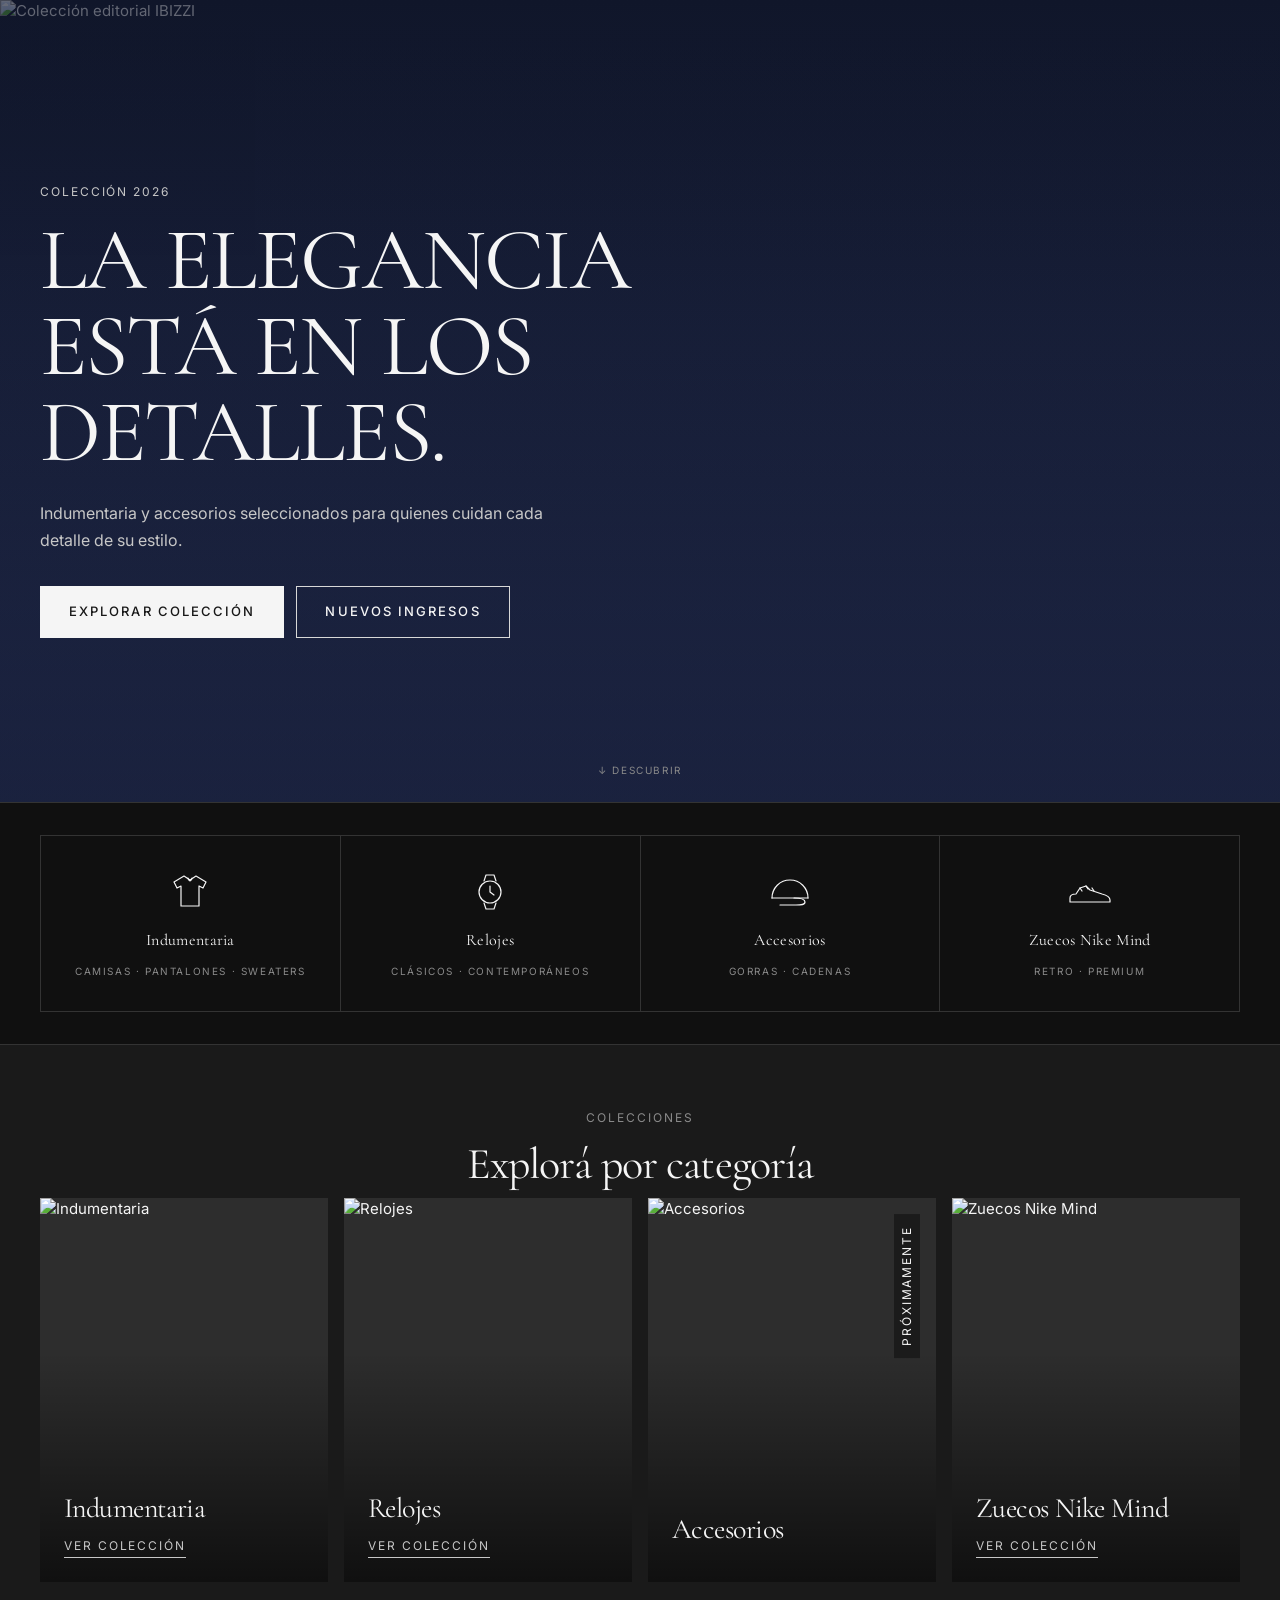
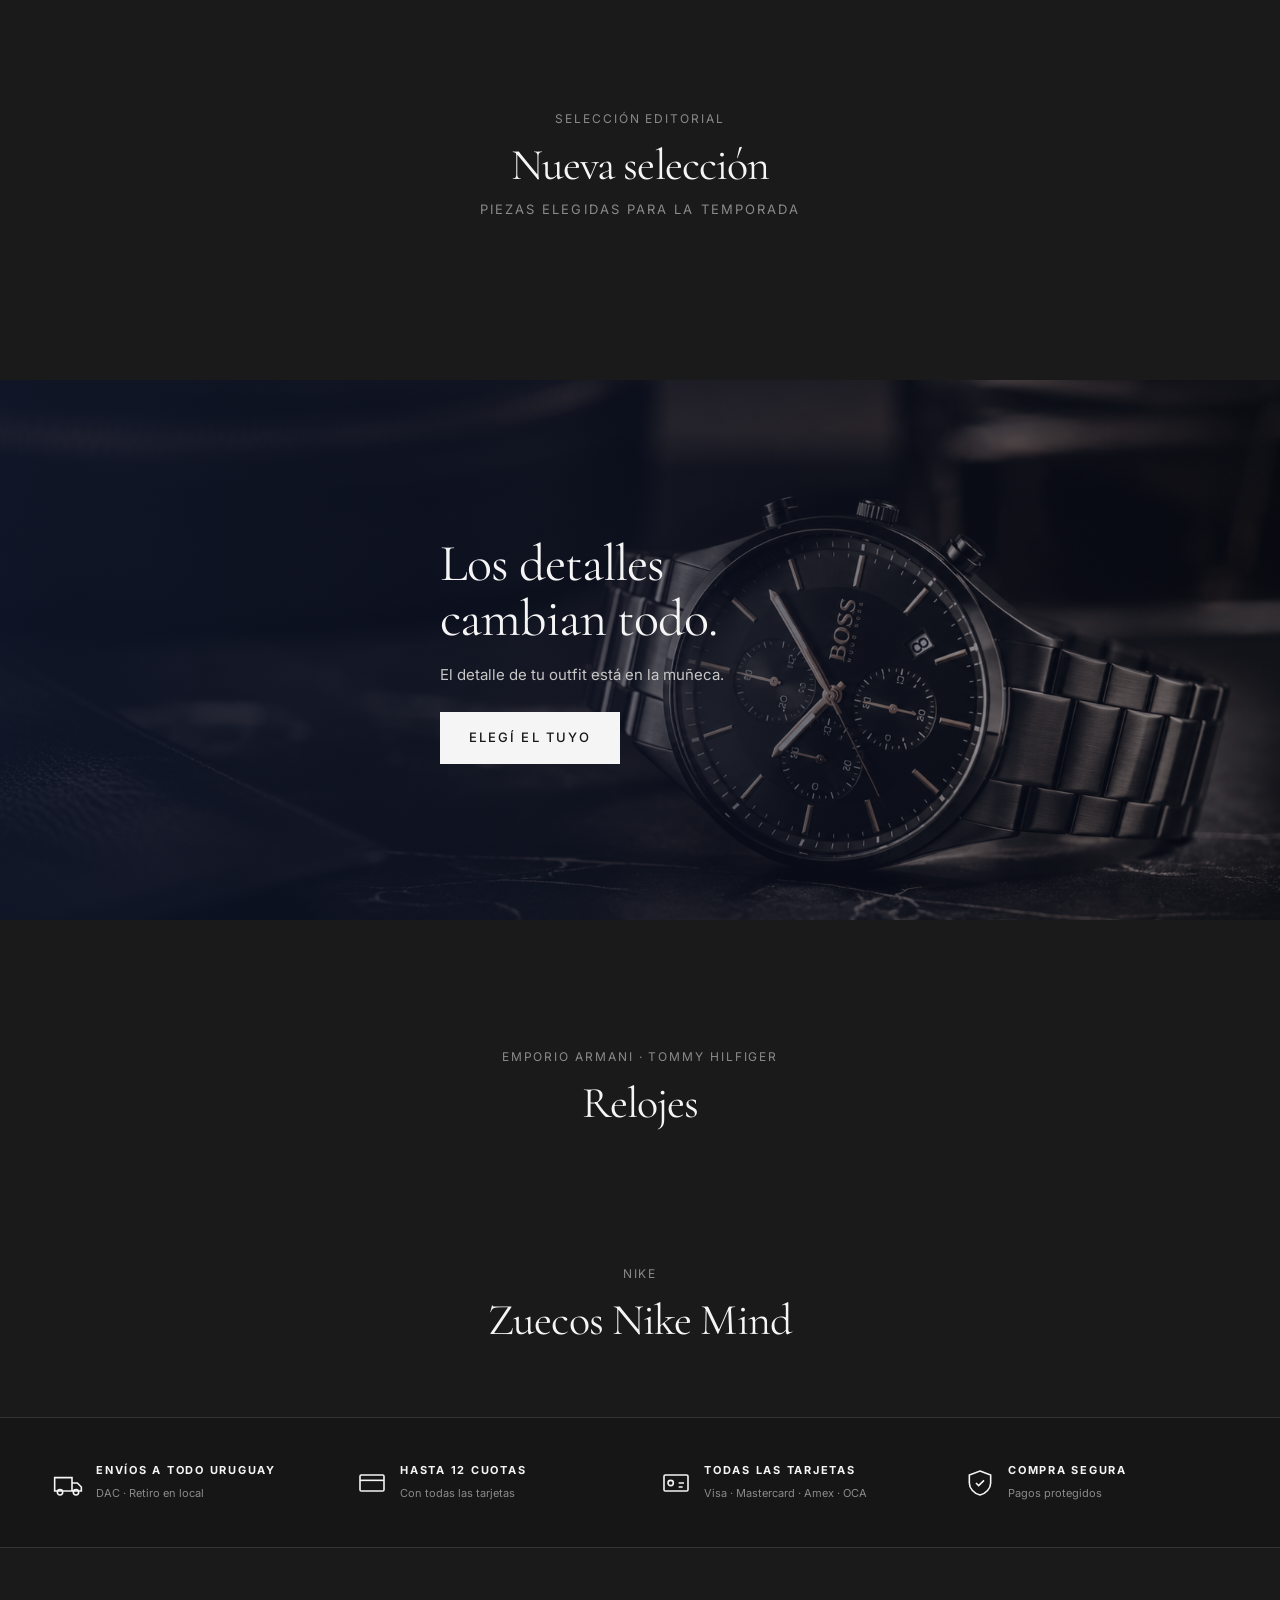
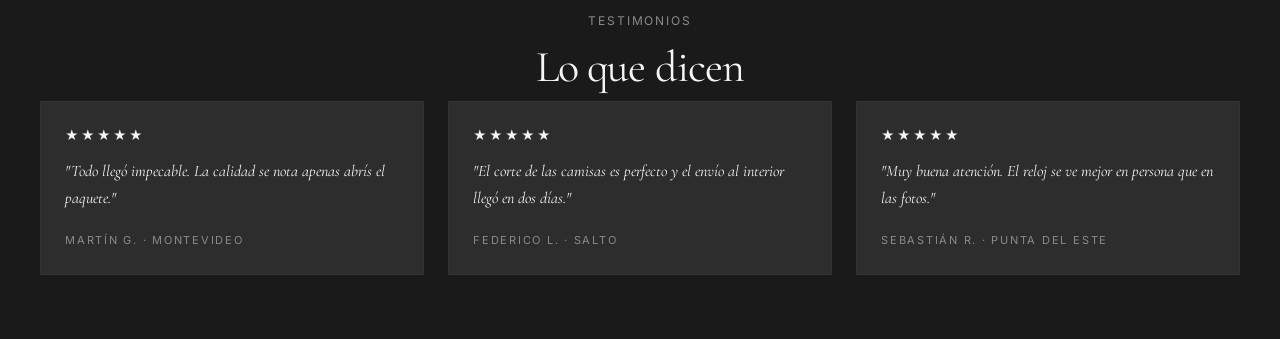
==== commit 8ea79542: "Cambia el subtitulo de Accesorios a "Gorras - Cadenas" y el icono a una gorra Antes decia "Lentes - " ====
--- a/index.html
+++ b/index.html
@@ -114,13 +114,12 @@
 
           <a href="products.html?category=accesorios" class="quick-icon">
             <svg class="quick-icon-svg" viewBox="0 0 48 48" aria-hidden="true">
-              <circle cx="14" cy="28" r="8"/>
-              <circle cx="34" cy="28" r="8"/>
-              <path d="M22 28h4"/>
-              <path d="M6 22l4-4M42 22l-4-4"/>
+              <path d="M6 30c0-10 8-18 18-18s18 8 18 18"/>
+              <path d="M6 30h36"/>
+              <path d="M28 30c5 0 11 1 11 4s-4 3-9 3H14"/>
             </svg>
             <span class="quick-icon-name">Accesorios</span>
-            <span class="quick-icon-sub">Lentes · Cinturones · Detalles</span>
+            <span class="quick-icon-sub">Gorras · Cadenas</span>
           </a>
 
           <a href="products.html?category=zuecos%20nike%20mind" class="quick-icon">
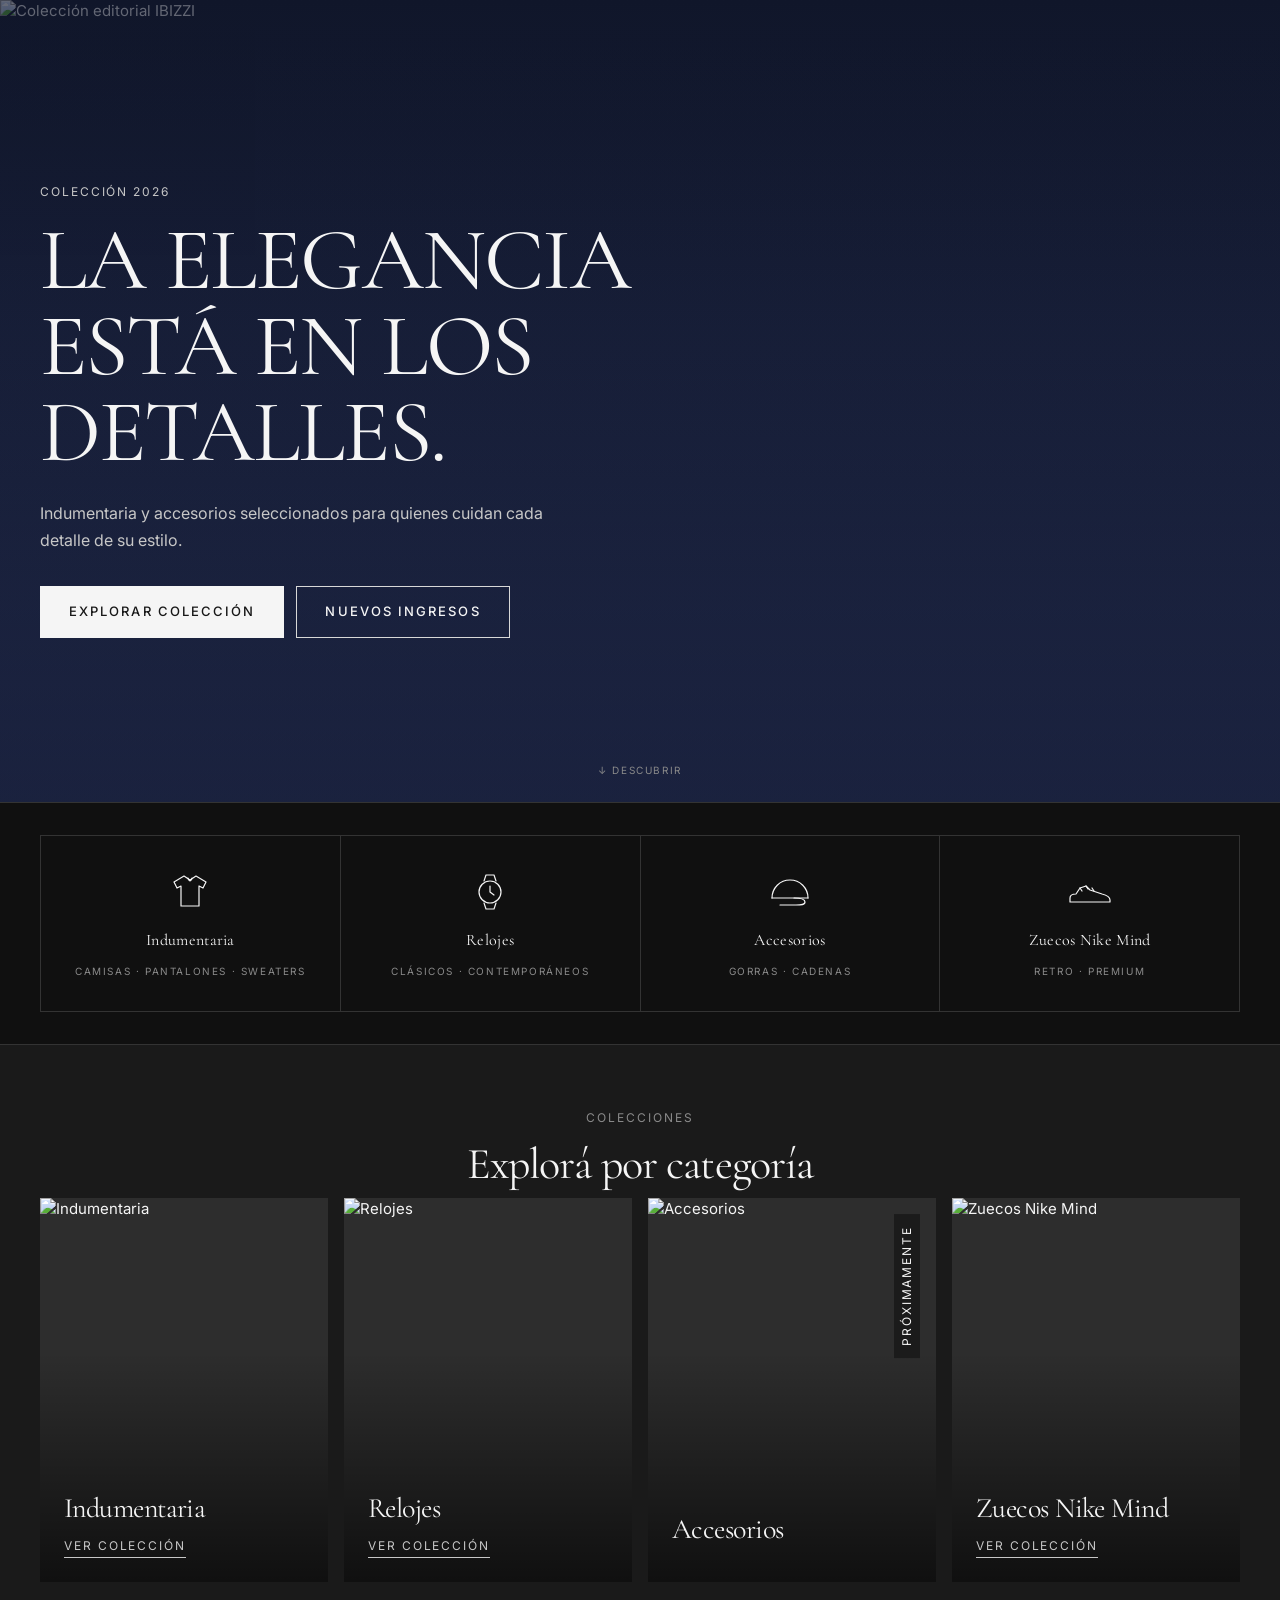
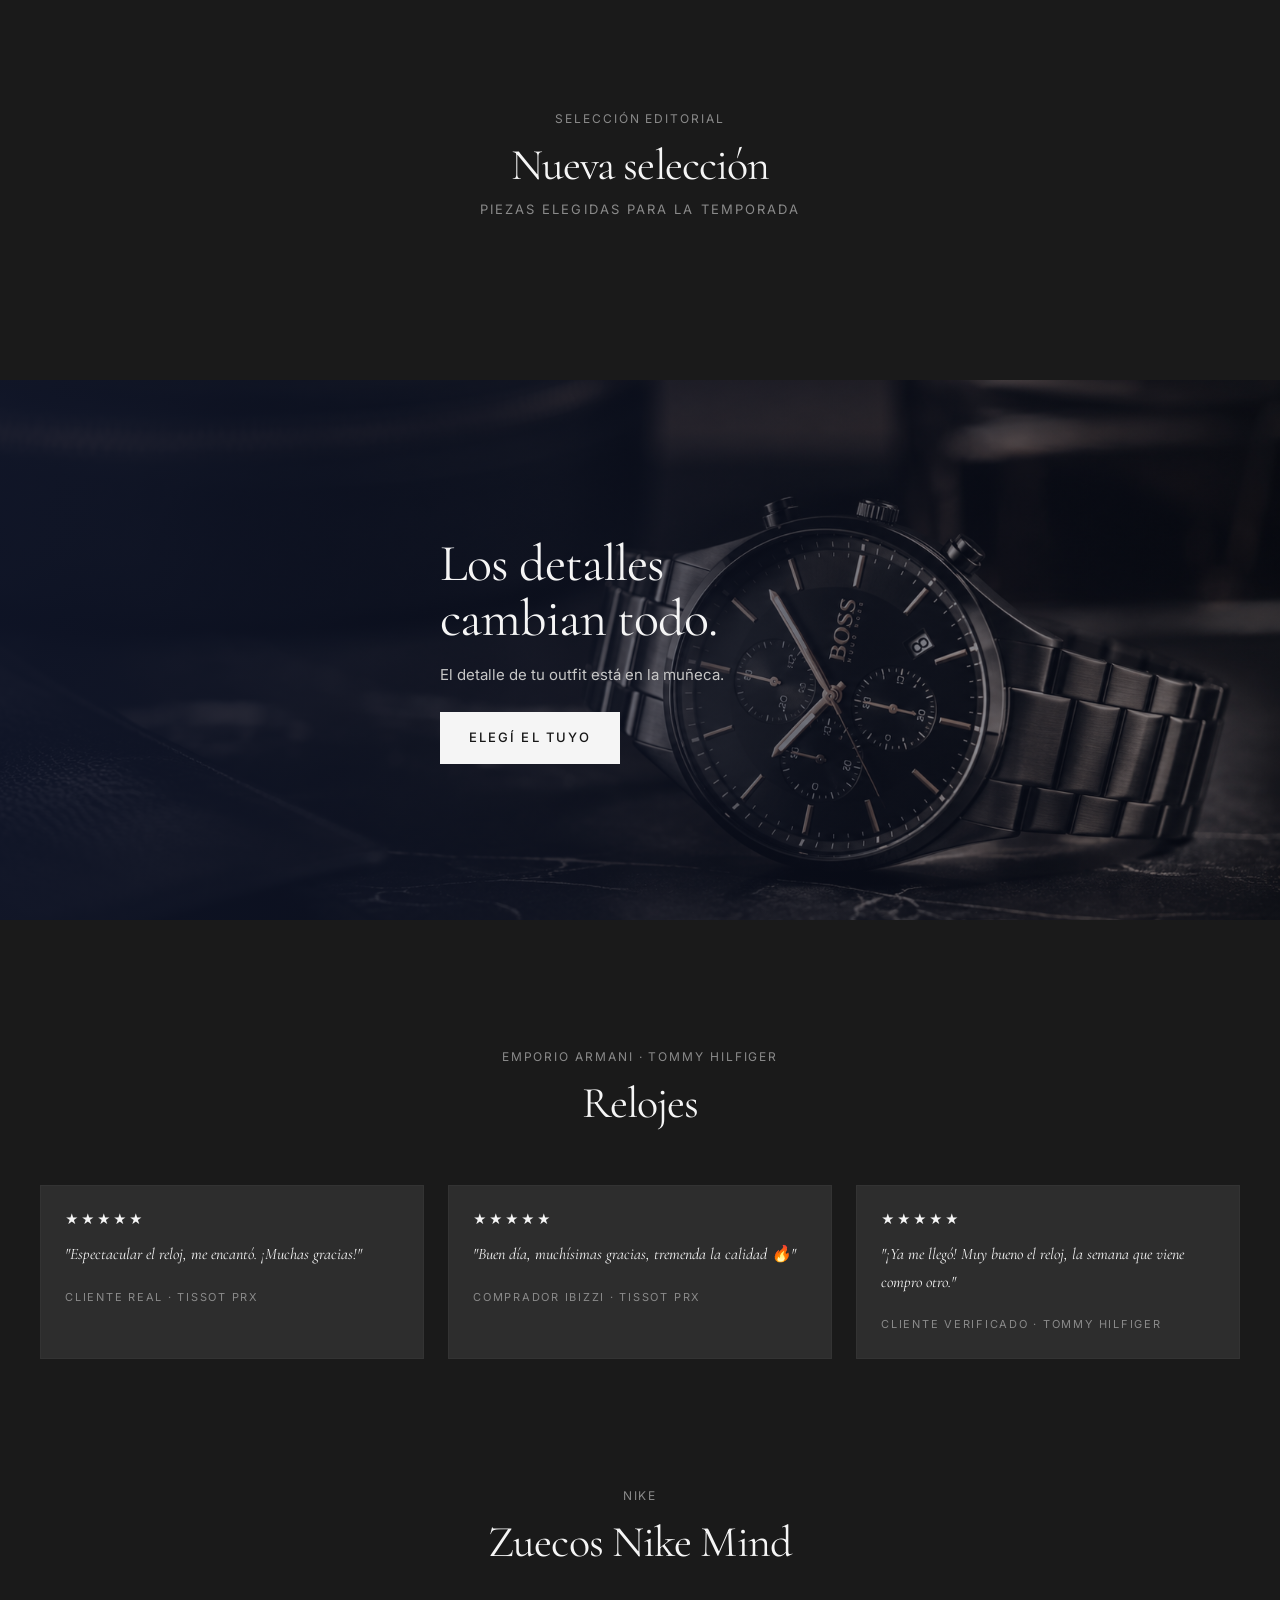
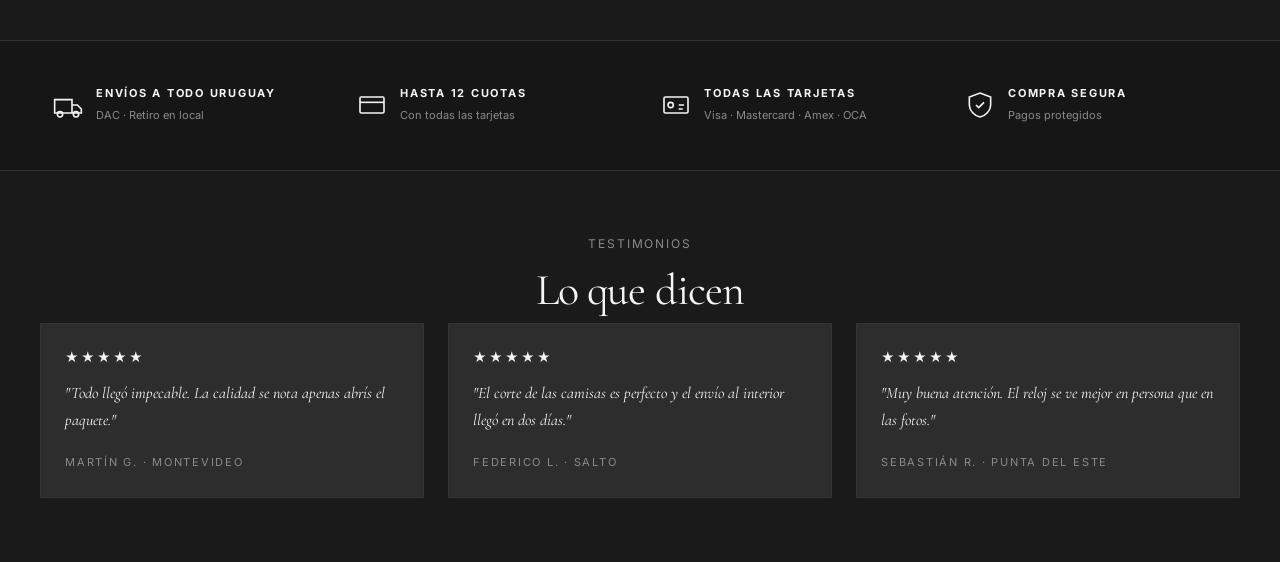
==== commit b327c2e8: "Suma resenas reales de clientes (WhatsApp) al Tissot PRX y Tommy Hilfiger Dorado Se agregan a la fic" ====
--- a/index.html
+++ b/index.html
@@ -206,6 +206,24 @@
       <span class="section-eyebrow" style="display:block;text-align:center;">Emporio Armani · Tommy Hilfiger</span>
       <h2 class="section-title">Relojes</h2>
       <div id="home-watches" class="products-grid"></div>
+
+      <div class="reviews-grid" style="margin-top: var(--space-7);">
+        <article class="review-card">
+          <div class="review-rating">★★★★★</div>
+          <p class="review-text">"Espectacular el reloj, me encantó. ¡Muchas gracias!"</p>
+          <span class="review-author">Cliente real · Tissot PRX</span>
+        </article>
+        <article class="review-card">
+          <div class="review-rating">★★★★★</div>
+          <p class="review-text">"Buen día, muchísimas gracias, tremenda la calidad 🔥"</p>
+          <span class="review-author">Comprador IBIZZI · Tissot PRX</span>
+        </article>
+        <article class="review-card">
+          <div class="review-rating">★★★★★</div>
+          <p class="review-text">"¡Ya me llegó! Muy bueno el reloj, la semana que viene compro otro."</p>
+          <span class="review-author">Cliente verificado · Tommy Hilfiger</span>
+        </article>
+      </div>
     </section>
 
     <!-- ============================================================
--- a/css/variables.css
+++ b/css/variables.css
@@ -41,7 +41,7 @@
     #232C50 100%
   );
 
-  /* Azul marino de marca (mismo tono que el logo de Instagram @ibizzi.uy),
+  /* Azul marino de marca (mismo tono que el logo de Instagram @ibizzi.studio),
      usado en los overlays de hero y banner editorial para que esas
      secciones se identifiquen con la marca. */
   --color-brand-navy: #1B2340;
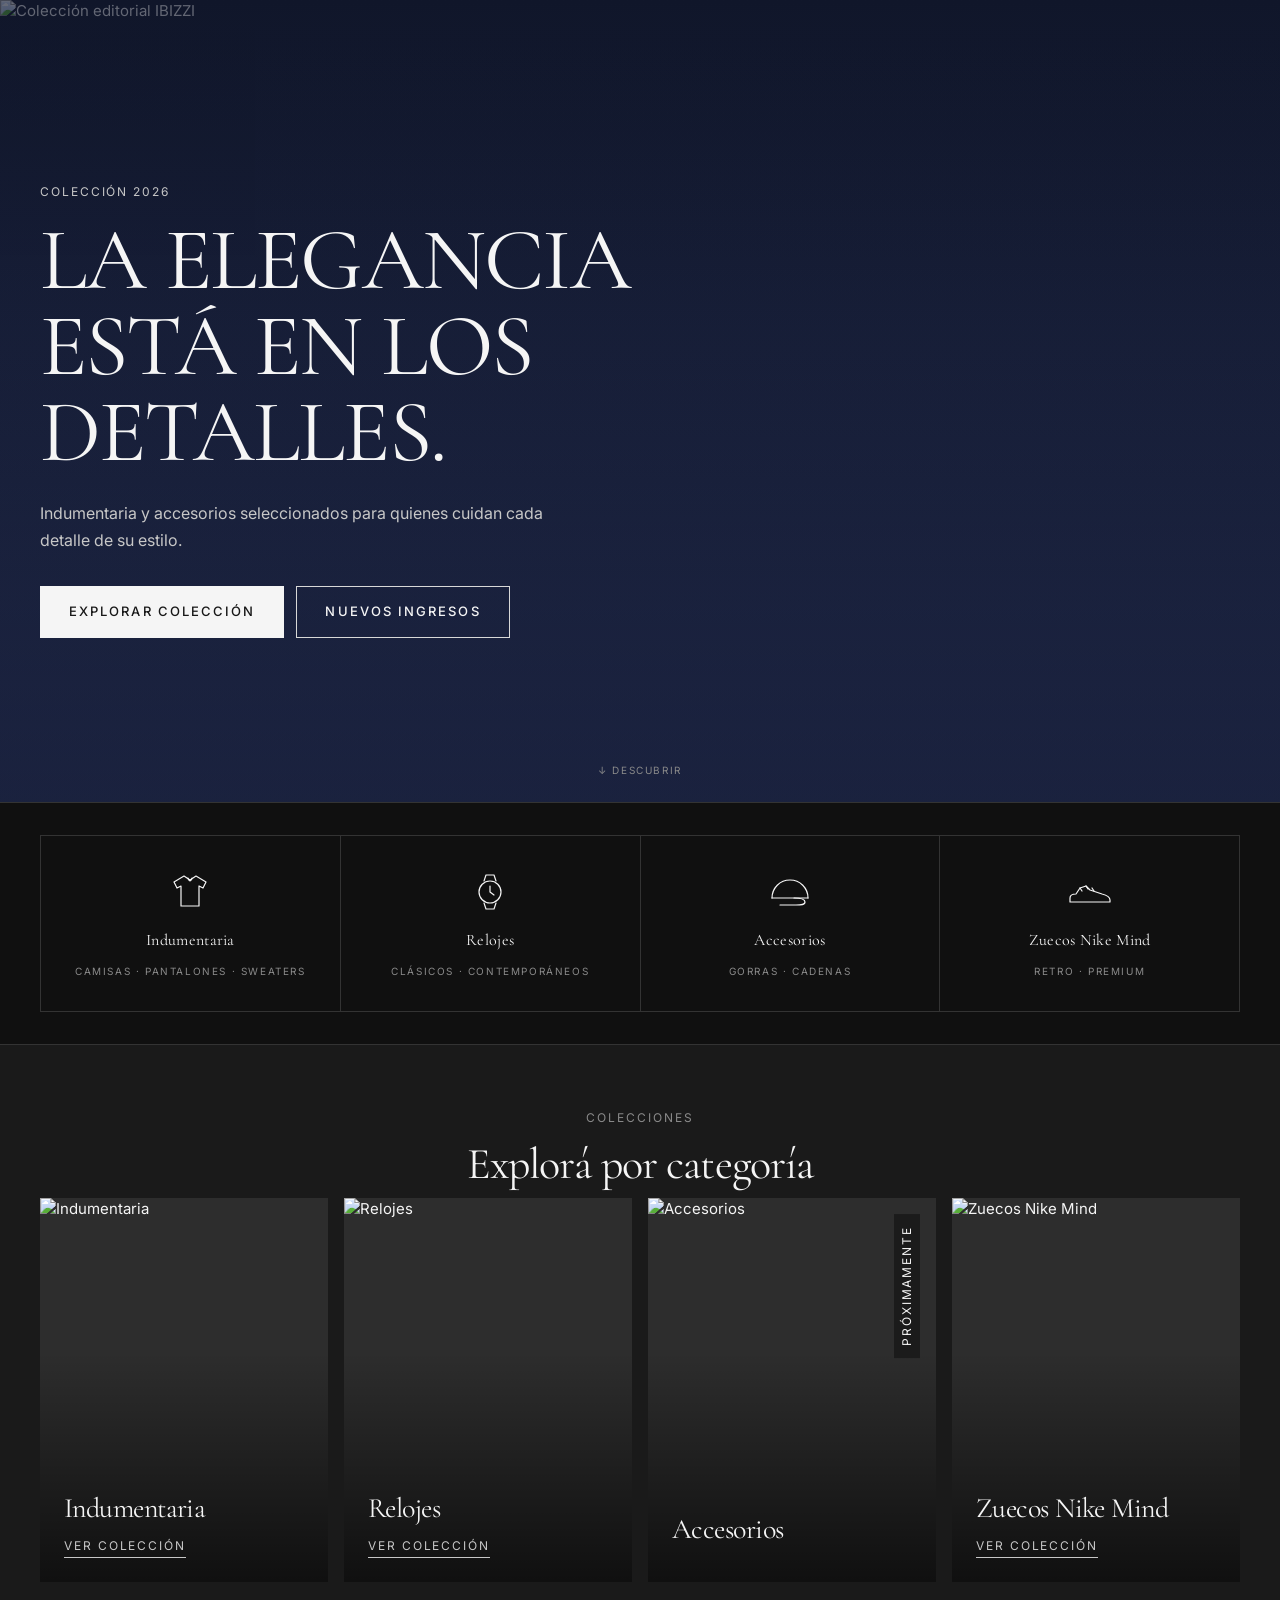
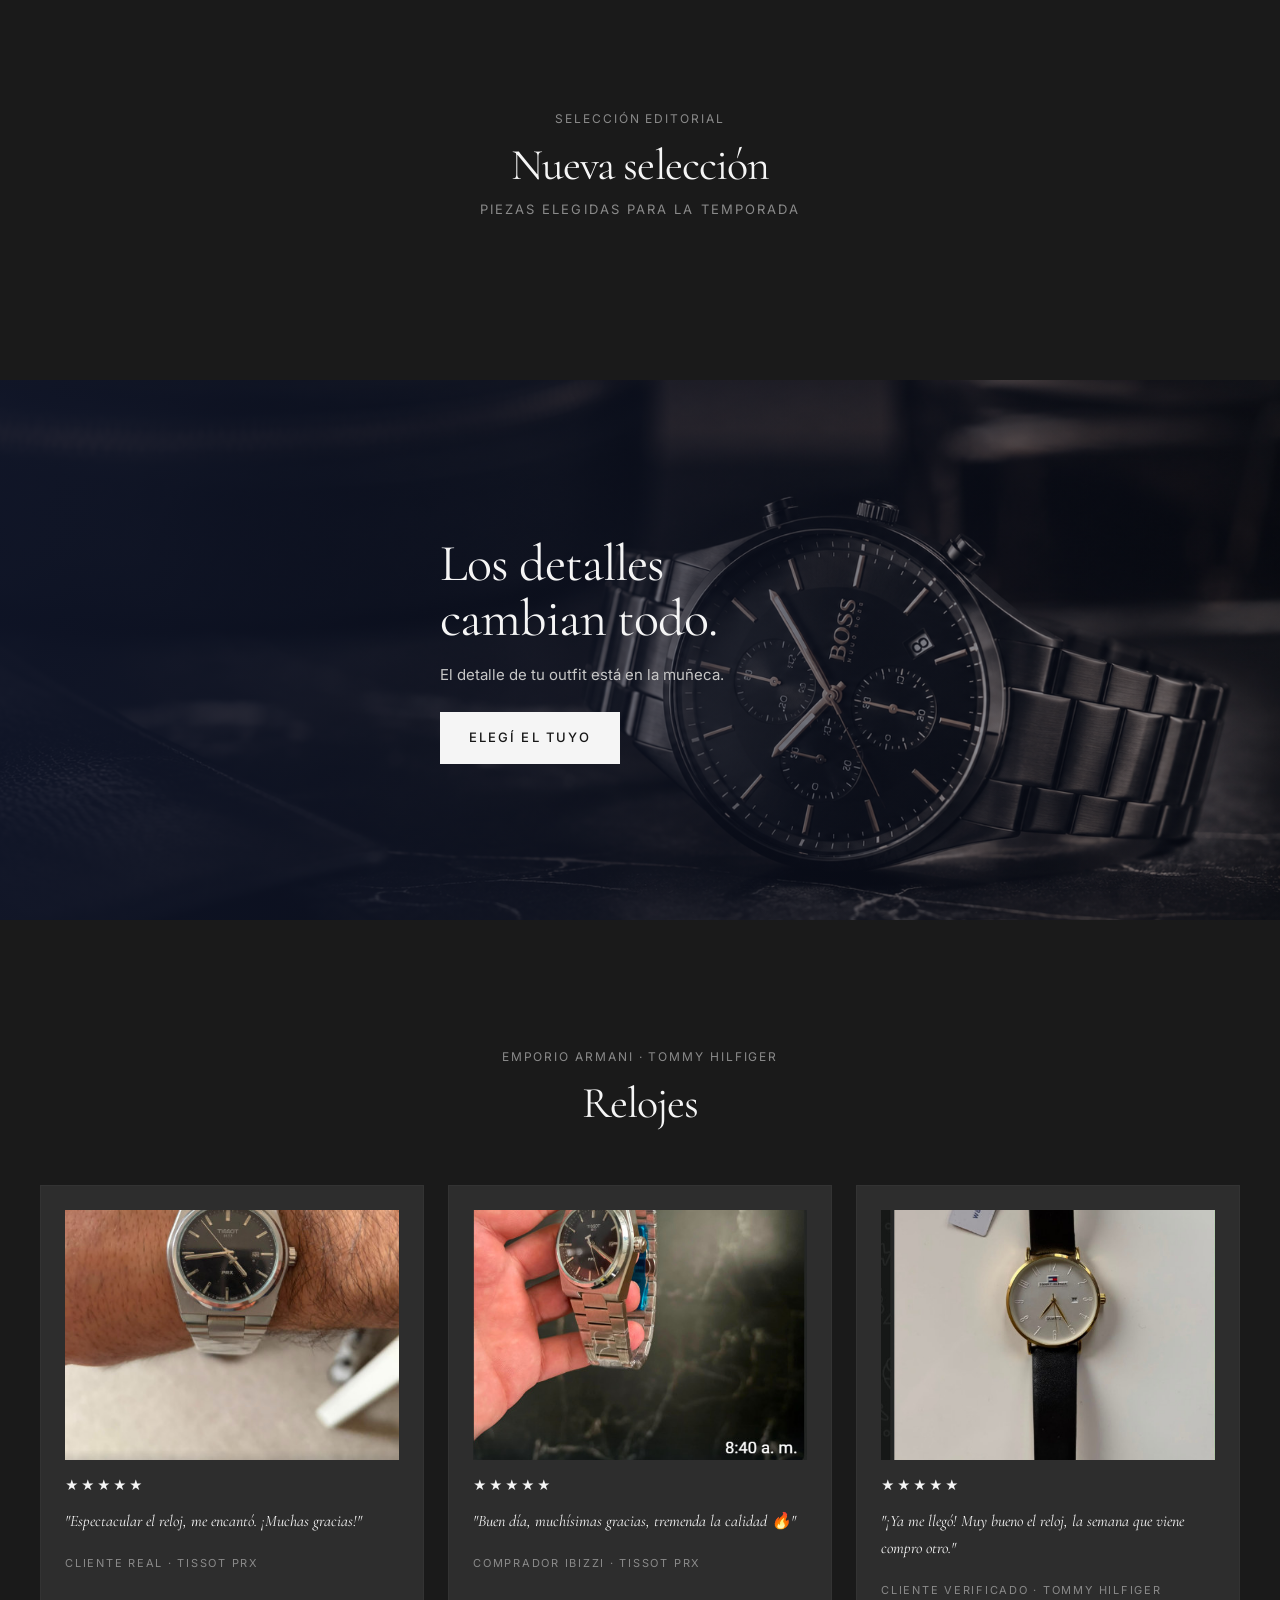
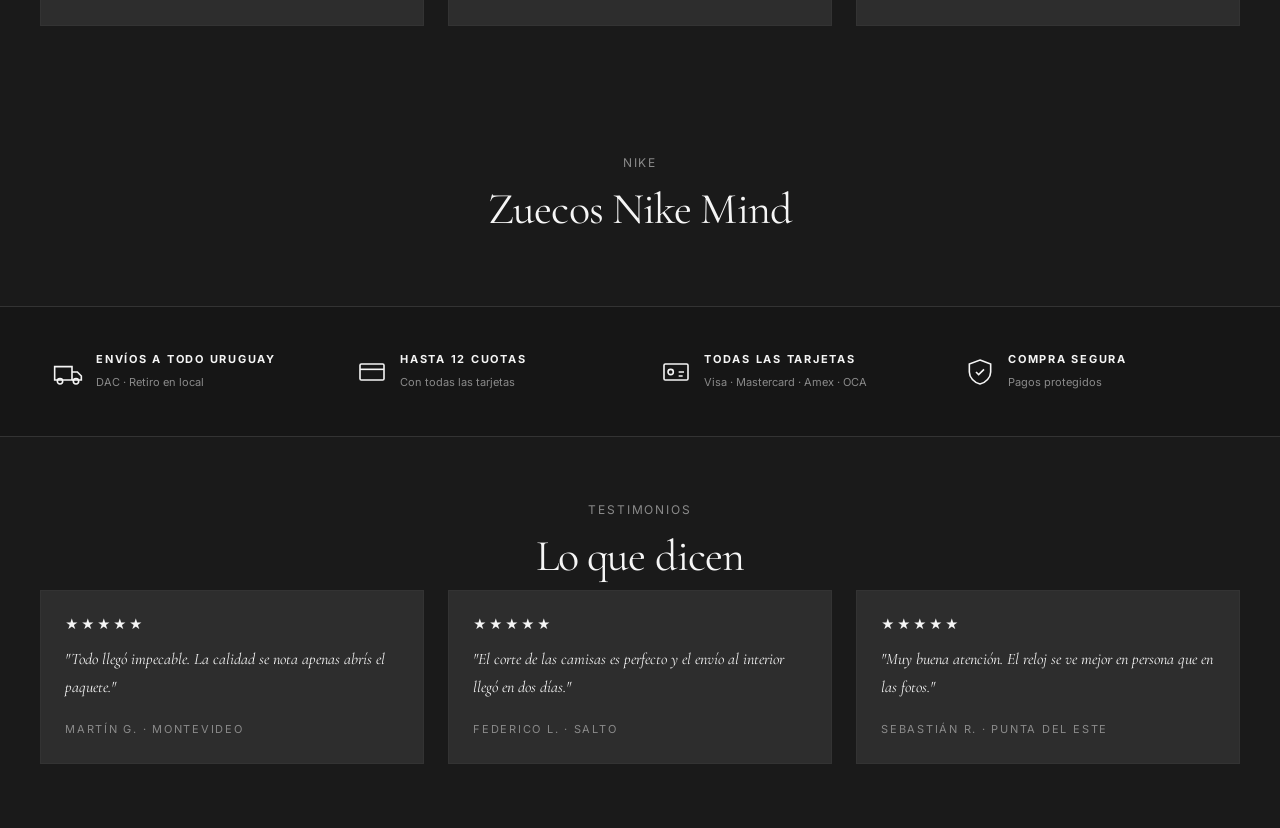
==== commit 111d3d2d: "Suma fotos reales de clientes a las resenas (recortadas de las capturas de WhatsApp) Se recortaron l" ====
--- a/index.html
+++ b/index.html
@@ -209,16 +209,19 @@
 
       <div class="reviews-grid" style="margin-top: var(--space-7);">
         <article class="review-card">
+          <img class="review-photo" src="assets/products/resena-tissot-wrist.jpg" alt="Reloj Tissot PRX en la muñeca de un cliente" loading="lazy">
           <div class="review-rating">★★★★★</div>
           <p class="review-text">"Espectacular el reloj, me encantó. ¡Muchas gracias!"</p>
           <span class="review-author">Cliente real · Tissot PRX</span>
         </article>
         <article class="review-card">
+          <img class="review-photo" src="assets/products/resena-tissot-hand.jpg" alt="Cliente mostrando su Tissot PRX" loading="lazy">
           <div class="review-rating">★★★★★</div>
           <p class="review-text">"Buen día, muchísimas gracias, tremenda la calidad 🔥"</p>
           <span class="review-author">Comprador IBIZZI · Tissot PRX</span>
         </article>
         <article class="review-card">
+          <img class="review-photo" src="assets/products/resena-tommy.jpg" alt="Reloj Tommy Hilfiger Dorado de un cliente" loading="lazy">
           <div class="review-rating">★★★★★</div>
           <p class="review-text">"¡Ya me llegó! Muy bueno el reloj, la semana que viene compro otro."</p>
           <span class="review-author">Cliente verificado · Tommy Hilfiger</span>
--- a/css/home.css
+++ b/css/home.css
@@ -386,6 +386,13 @@
   border: 1px solid var(--color-border-soft);
   background-color: var(--color-bg-card);
 }
+.review-photo {
+  display: block;
+  width: 100%;
+  aspect-ratio: 4 / 3;
+  object-fit: cover;
+  margin-bottom: var(--space-4);
+}
 .review-rating {
   color: var(--color-text-primary);
   letter-spacing: 2px;
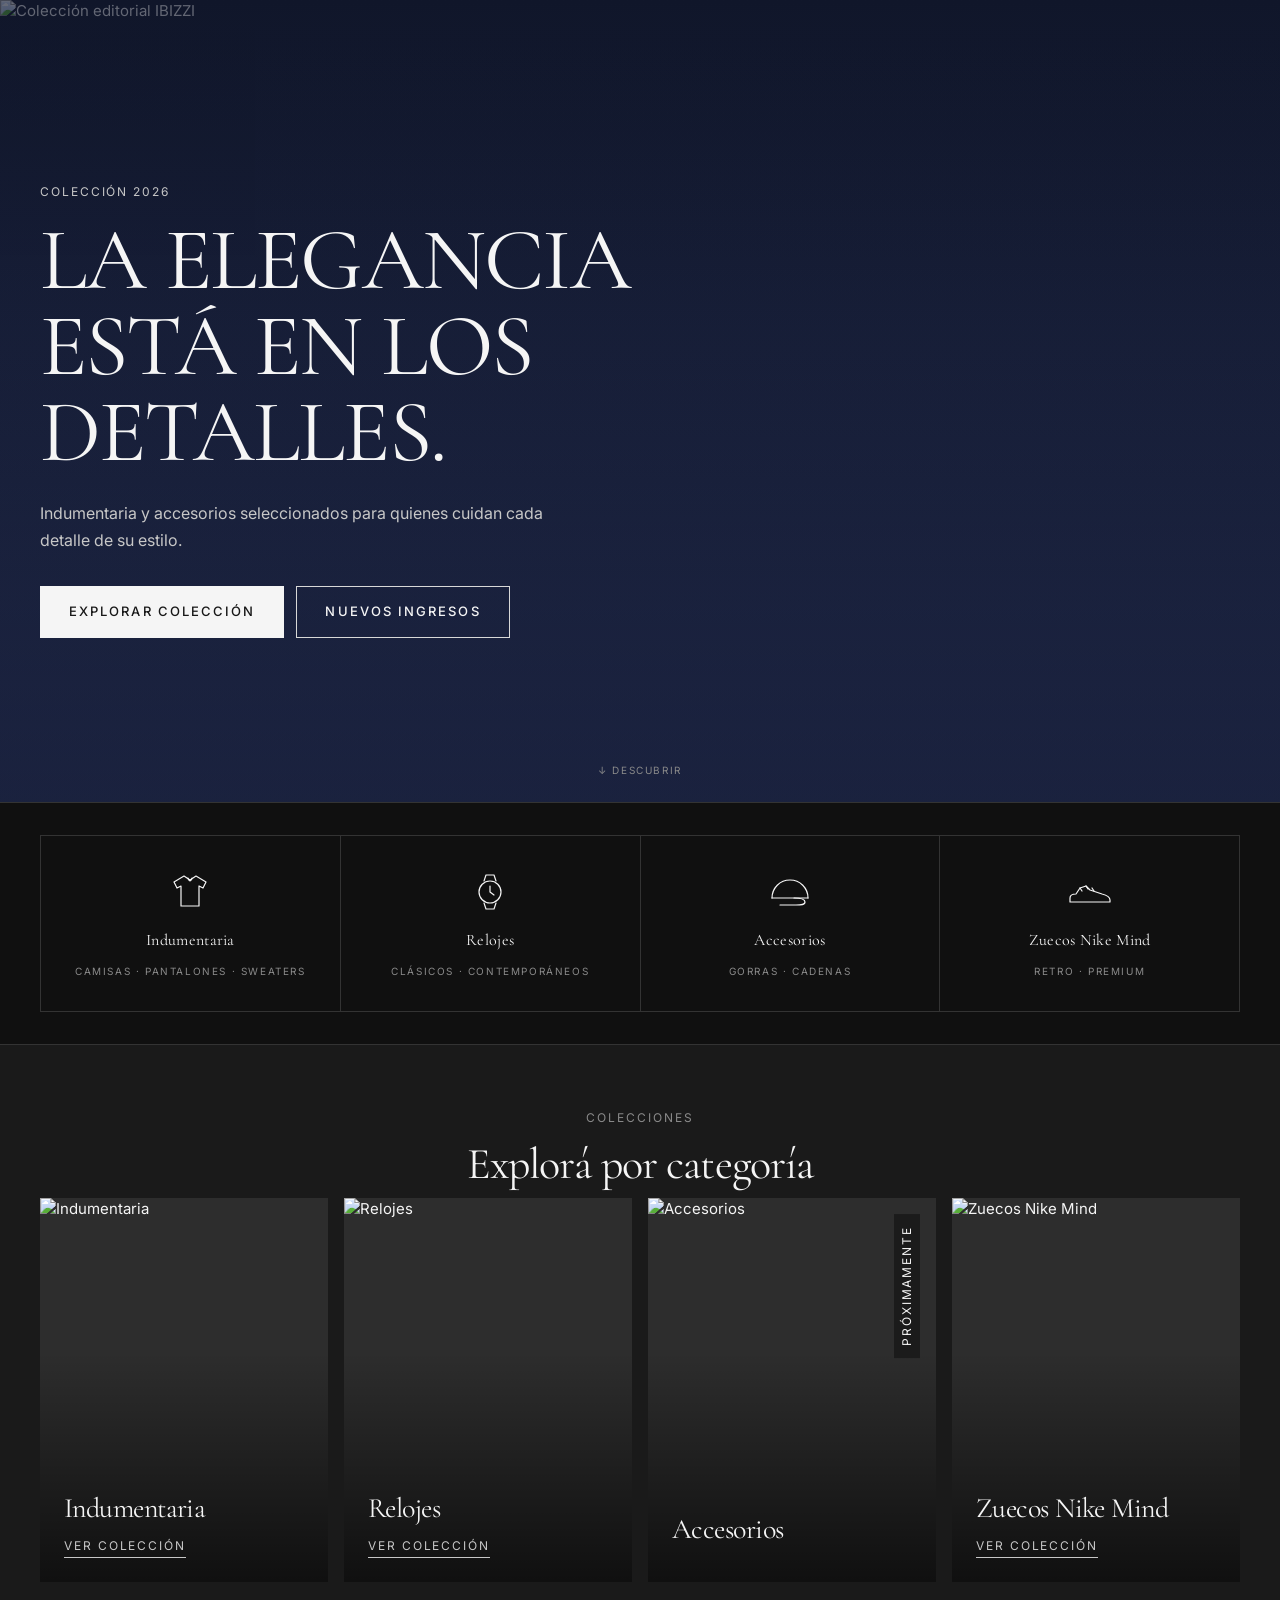
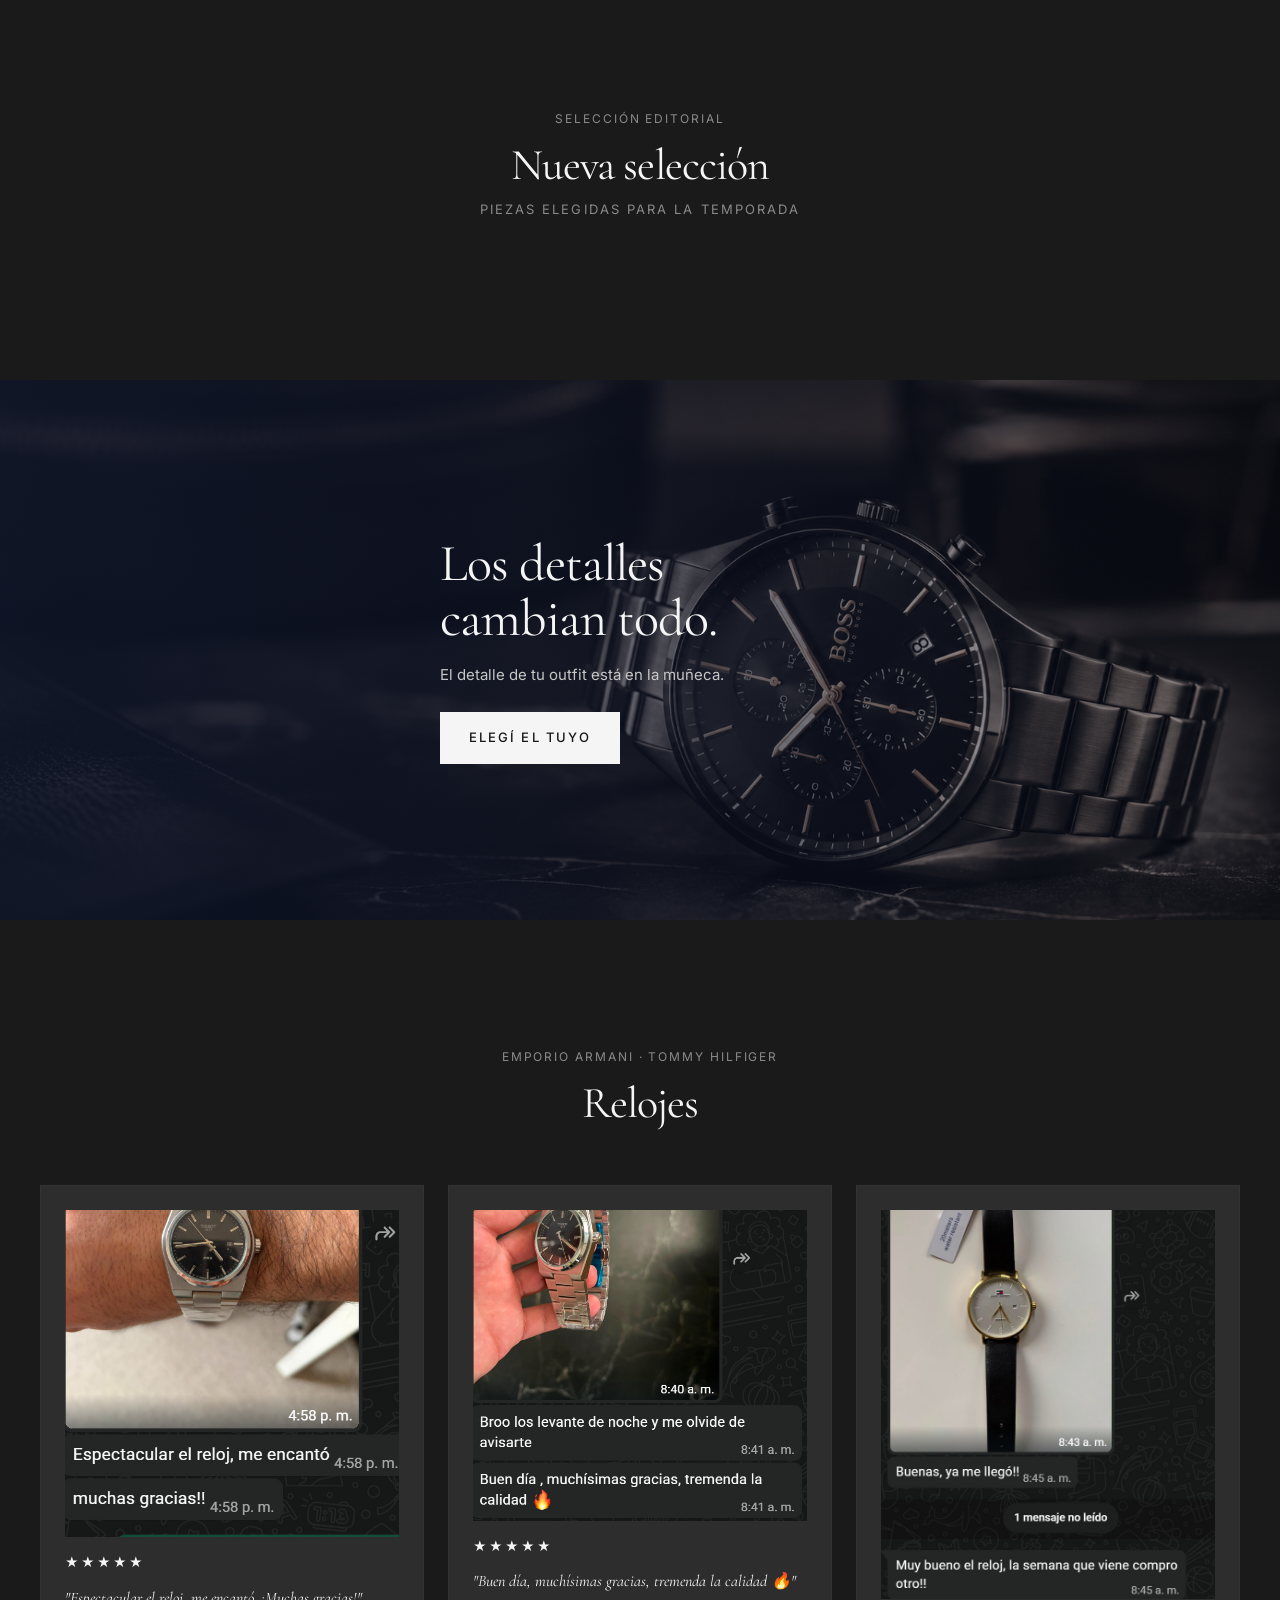
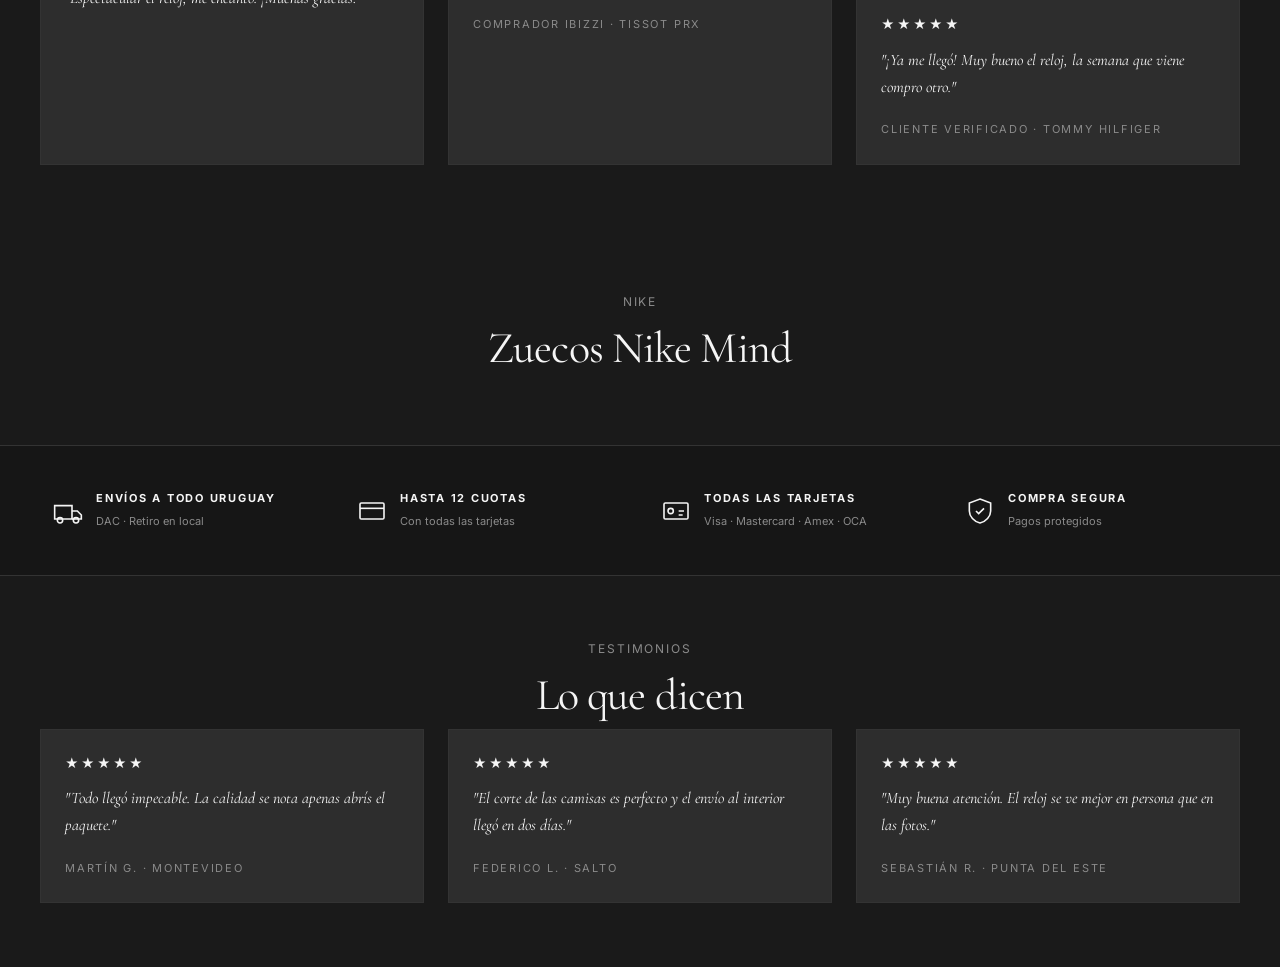
==== commit 80a61275: "Muestra las capturas de WhatsApp completas (con el mensaje) en vez de recortadas, y saca la etiqueta" ====
--- a/index.html
+++ b/index.html
@@ -212,7 +212,6 @@
           <img class="review-photo" src="assets/products/resena-tissot-wrist.jpg" alt="Reloj Tissot PRX en la muñeca de un cliente" loading="lazy">
           <div class="review-rating">★★★★★</div>
           <p class="review-text">"Espectacular el reloj, me encantó. ¡Muchas gracias!"</p>
-          <span class="review-author">Cliente real · Tissot PRX</span>
         </article>
         <article class="review-card">
           <img class="review-photo" src="assets/products/resena-tissot-hand.jpg" alt="Cliente mostrando su Tissot PRX" loading="lazy">
--- a/css/home.css
+++ b/css/home.css
@@ -389,8 +389,7 @@
 .review-photo {
   display: block;
   width: 100%;
-  aspect-ratio: 4 / 3;
-  object-fit: cover;
+  height: auto;
   margin-bottom: var(--space-4);
 }
 .review-rating {
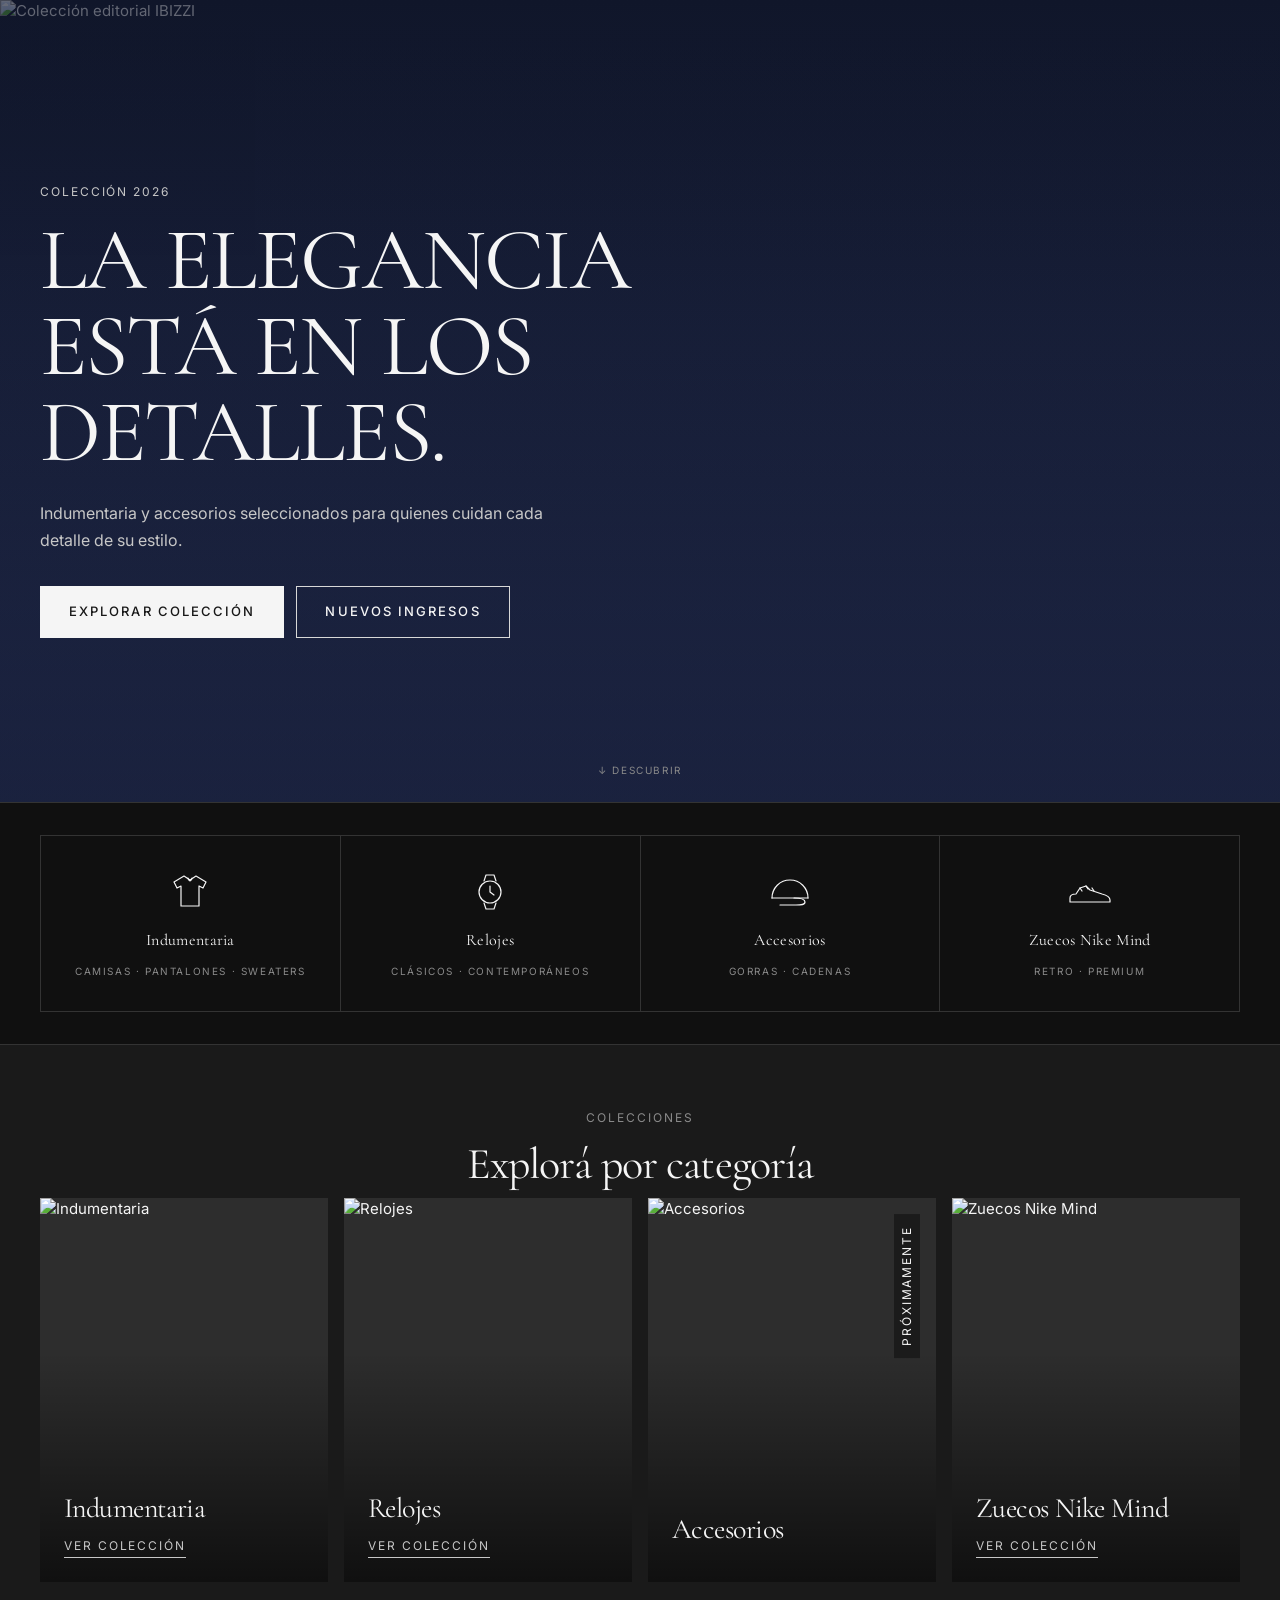
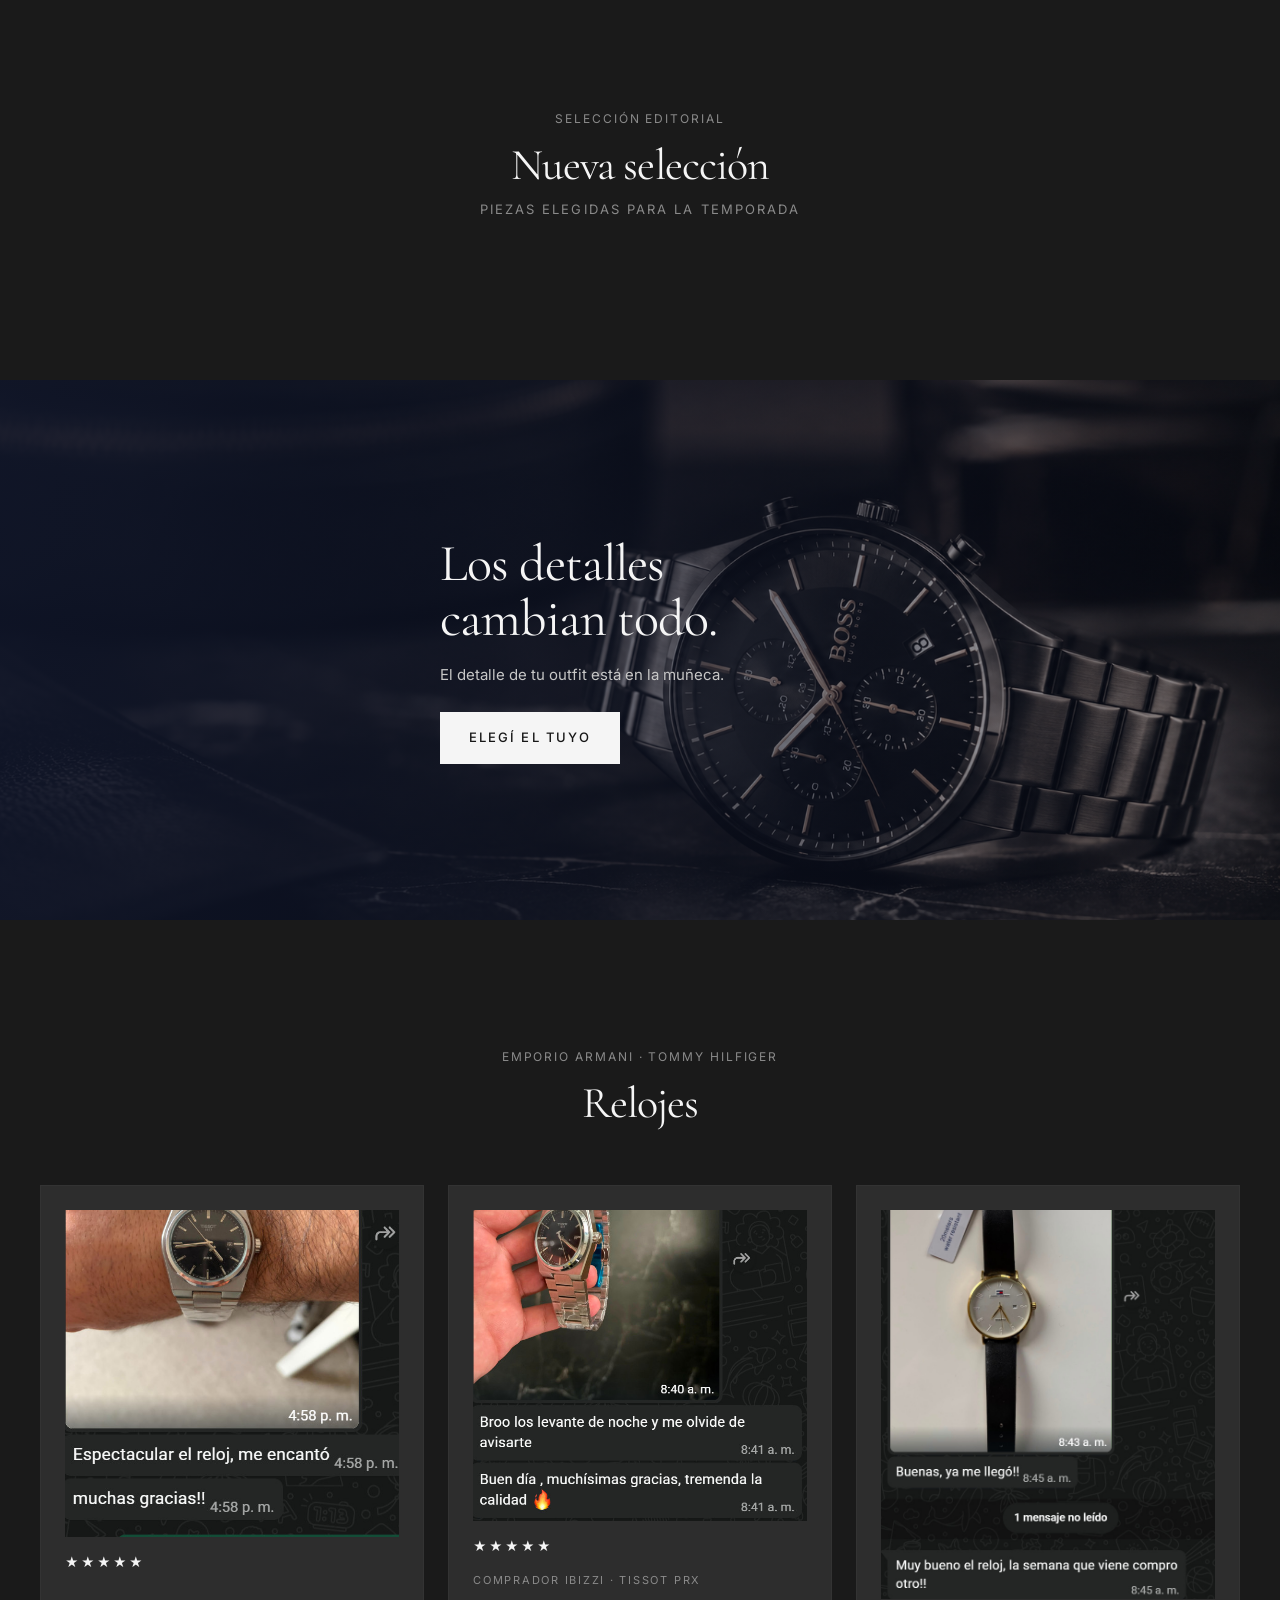
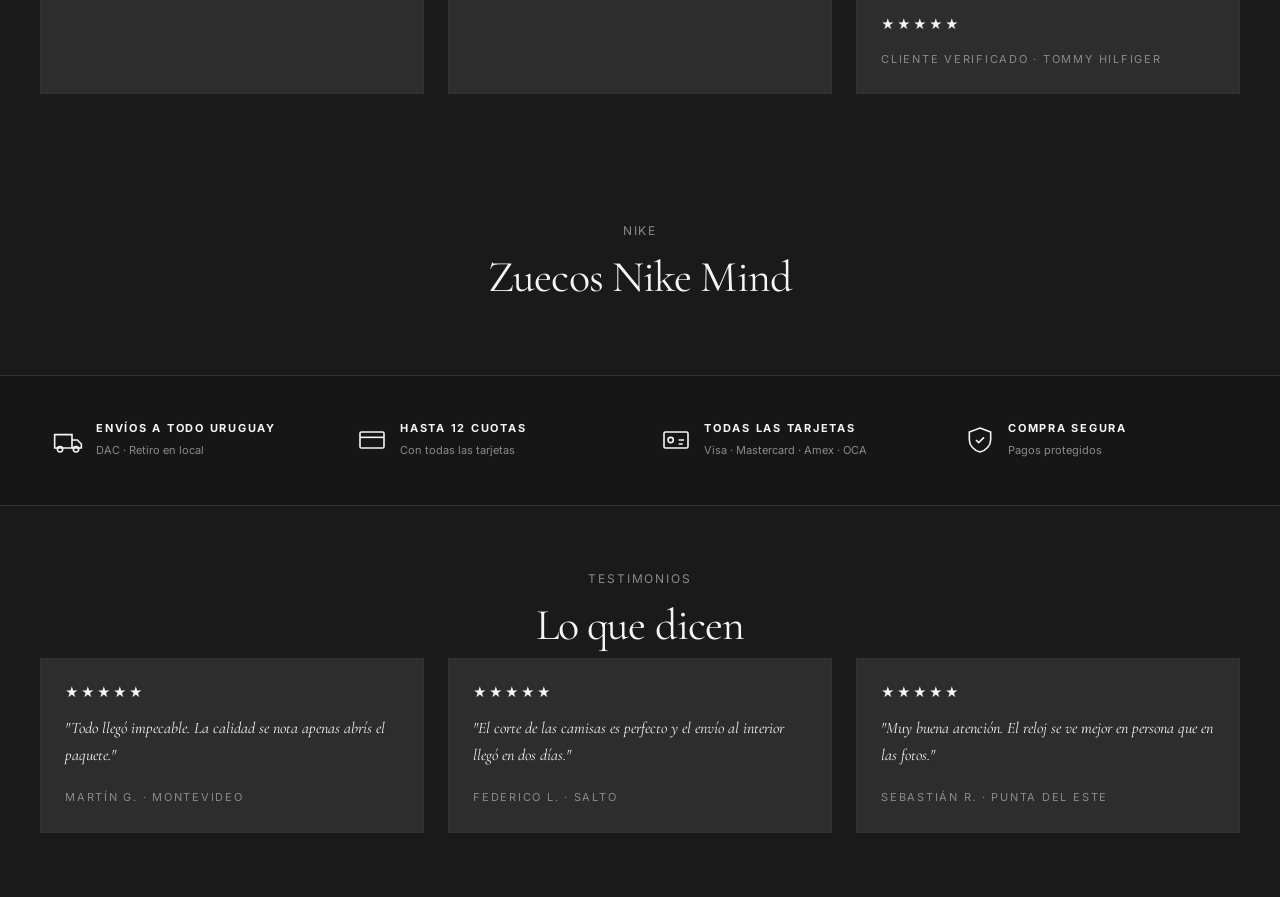
==== commit 4684fa49: "Saca el texto de las resenas con foto (ya se lee en la captura de WhatsApp) Aplica a la tira de la h" ====
--- a/index.html
+++ b/index.html
@@ -211,18 +211,15 @@
         <article class="review-card">
           <img class="review-photo" src="assets/products/resena-tissot-wrist.jpg" alt="Reloj Tissot PRX en la muñeca de un cliente" loading="lazy">
           <div class="review-rating">★★★★★</div>
-          <p class="review-text">"Espectacular el reloj, me encantó. ¡Muchas gracias!"</p>
         </article>
         <article class="review-card">
           <img class="review-photo" src="assets/products/resena-tissot-hand.jpg" alt="Cliente mostrando su Tissot PRX" loading="lazy">
           <div class="review-rating">★★★★★</div>
-          <p class="review-text">"Buen día, muchísimas gracias, tremenda la calidad 🔥"</p>
           <span class="review-author">Comprador IBIZZI · Tissot PRX</span>
         </article>
         <article class="review-card">
           <img class="review-photo" src="assets/products/resena-tommy.jpg" alt="Reloj Tommy Hilfiger Dorado de un cliente" loading="lazy">
           <div class="review-rating">★★★★★</div>
-          <p class="review-text">"¡Ya me llegó! Muy bueno el reloj, la semana que viene compro otro."</p>
           <span class="review-author">Cliente verificado · Tommy Hilfiger</span>
         </article>
       </div>
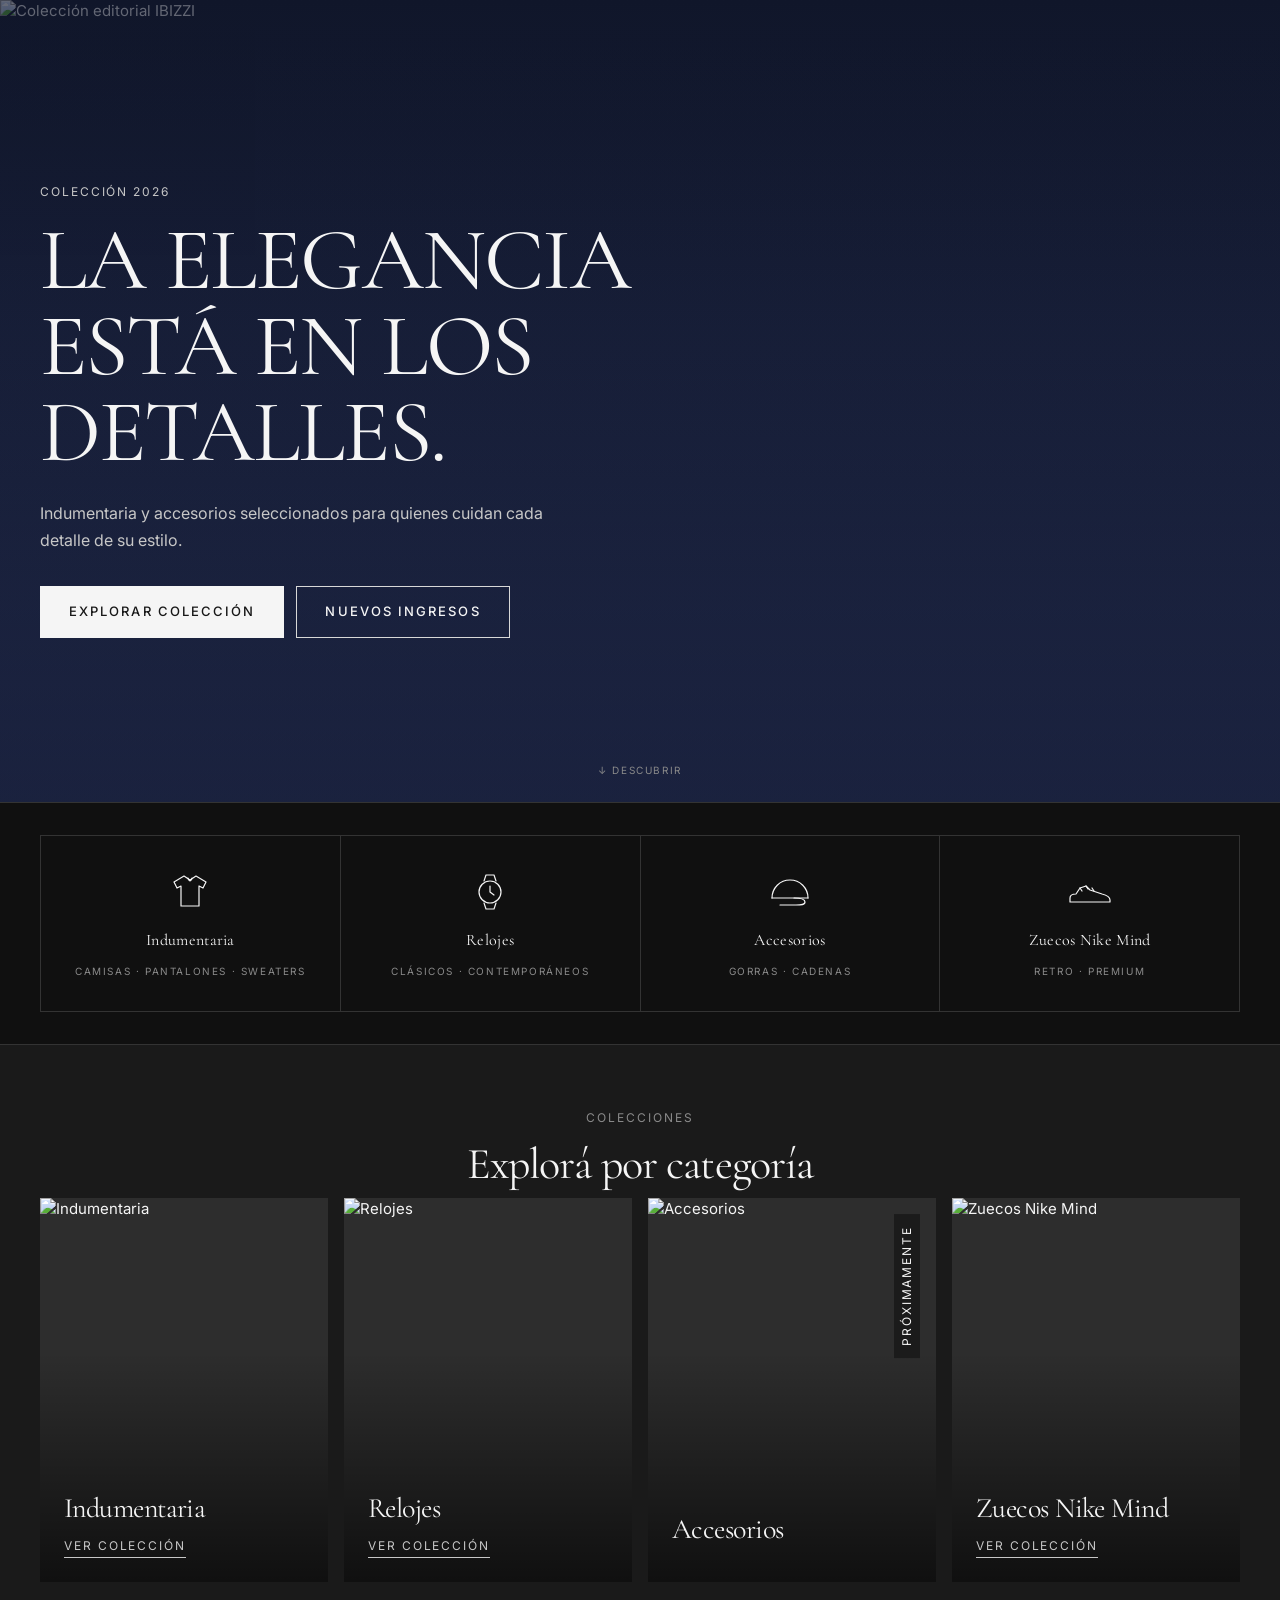
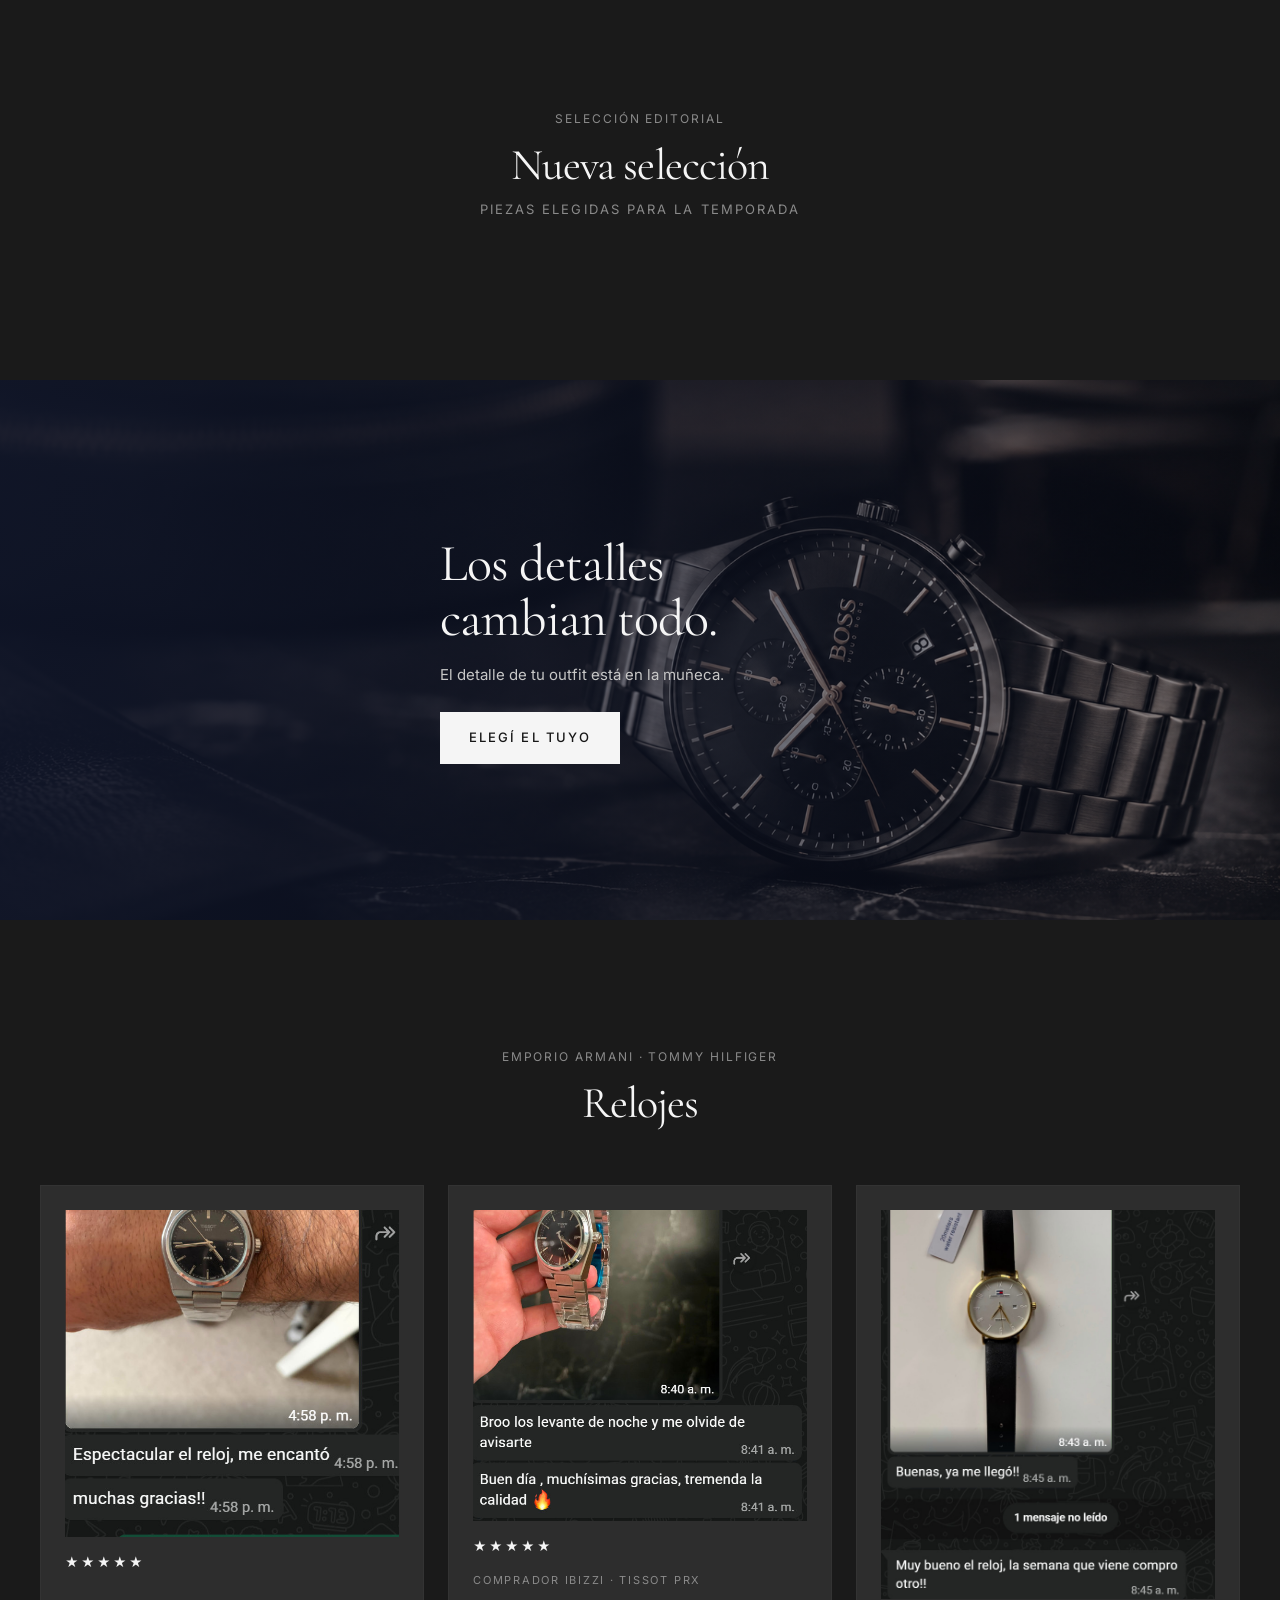
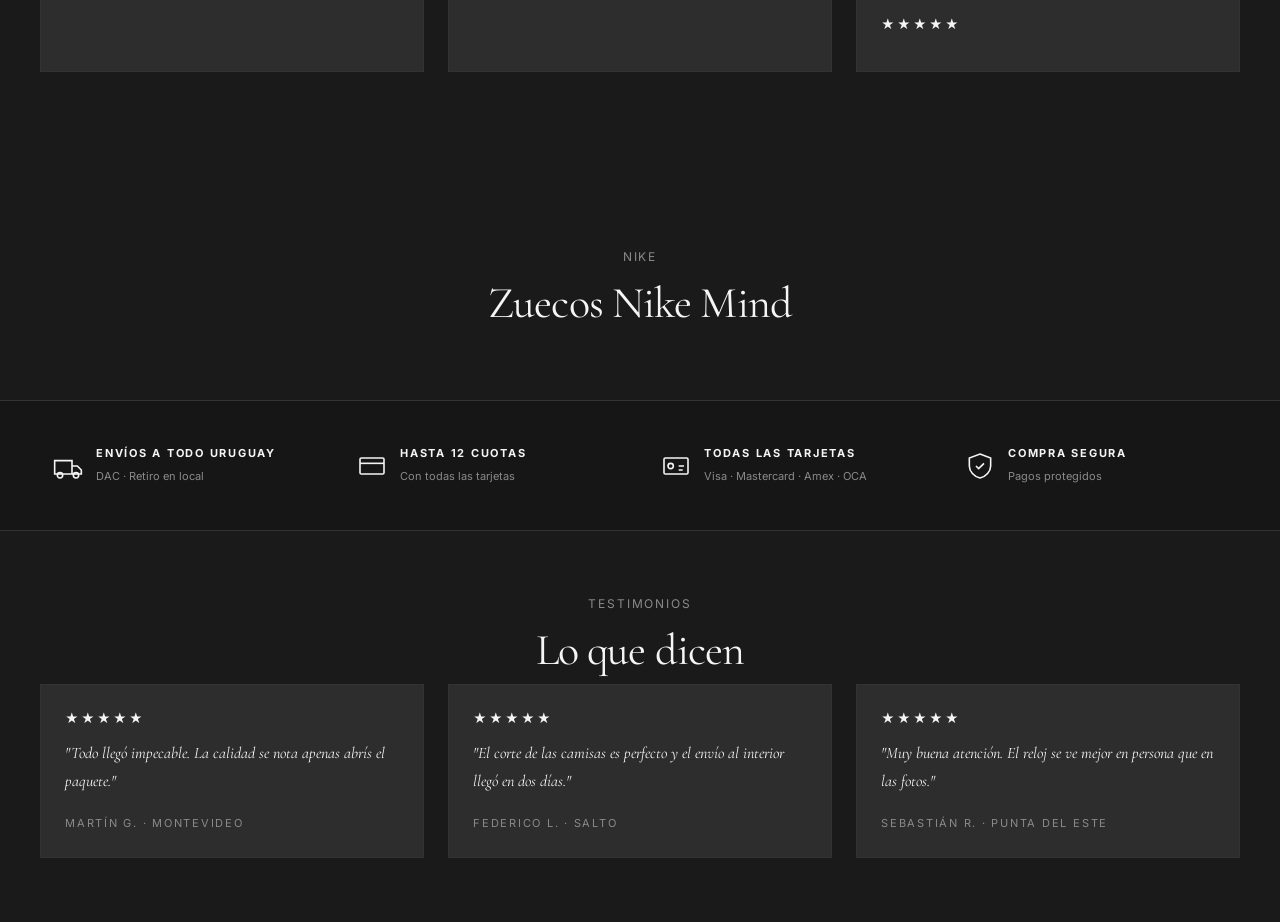
==== commit 2dd97907: "Saca la etiqueta de autor del Tommy Hilfiger y agrega el reel de Instagram al final de las resenas V" ====
--- a/index.html
+++ b/index.html
@@ -220,8 +220,11 @@
         <article class="review-card">
           <img class="review-photo" src="assets/products/resena-tommy.jpg" alt="Reloj Tommy Hilfiger Dorado de un cliente" loading="lazy">
           <div class="review-rating">★★★★★</div>
-          <span class="review-author">Cliente verificado · Tommy Hilfiger</span>
-        </article>
+        </article>
+      </div>
+
+      <div class="review-video">
+        <blockquote class="instagram-media" data-instgrm-permalink="https://www.instagram.com/reel/DYf2prOOjBU/" data-instgrm-version="14"></blockquote>
       </div>
     </section>
 
@@ -296,6 +299,9 @@
   </main>
 
   <div id="shell-bottom"></div>
+
+  <!-- Embed de Instagram (video de reseña) -->
+  <script async src="//www.instagram.com/embed.js"></script>
 
   <script type="module">
     import './js/app.js';
--- a/css/home.css
+++ b/css/home.css
@@ -392,6 +392,13 @@
   height: auto;
   margin-bottom: var(--space-4);
 }
+/* Reel de Instagram embebido, al final de la tira de reseñas. */
+.review-video {
+  display: flex;
+  justify-content: center;
+  margin-top: var(--space-7);
+}
+.review-video iframe { max-width: 100%; }
 .review-rating {
   color: var(--color-text-primary);
   letter-spacing: 2px;
